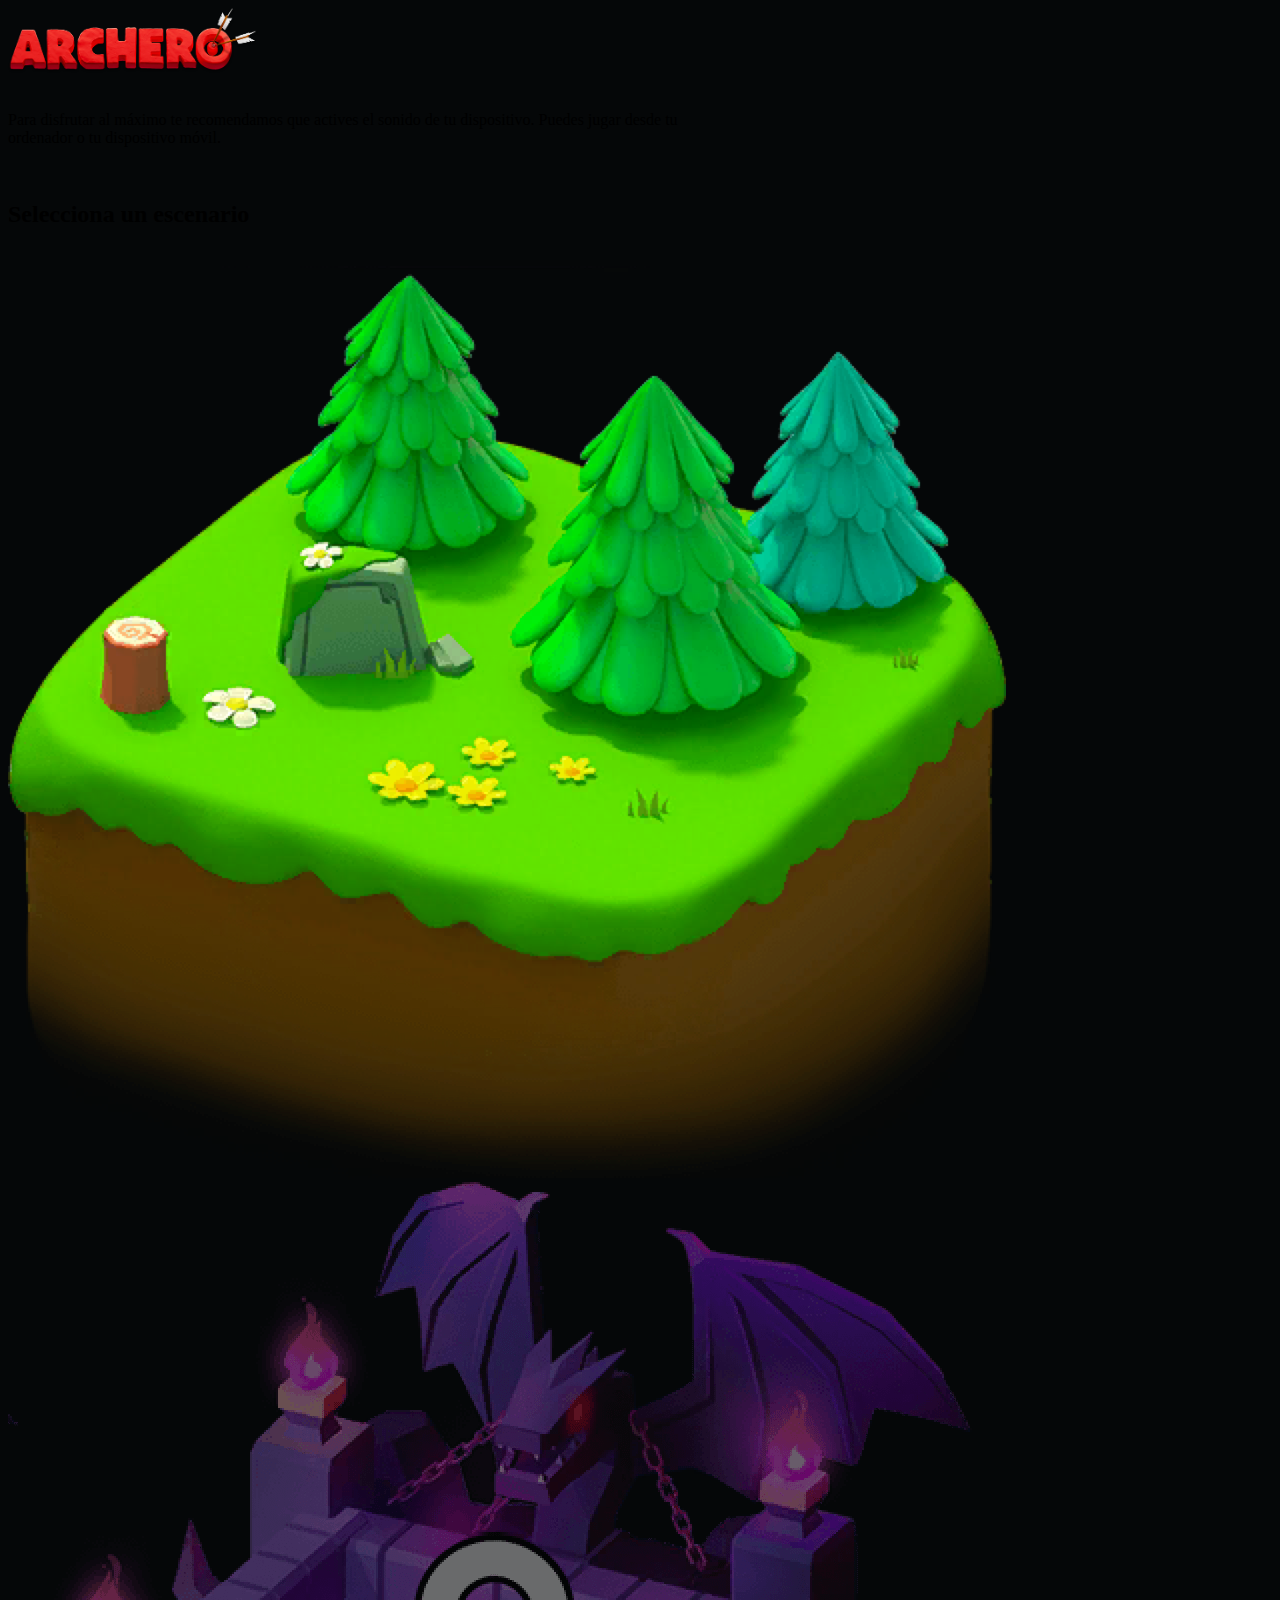
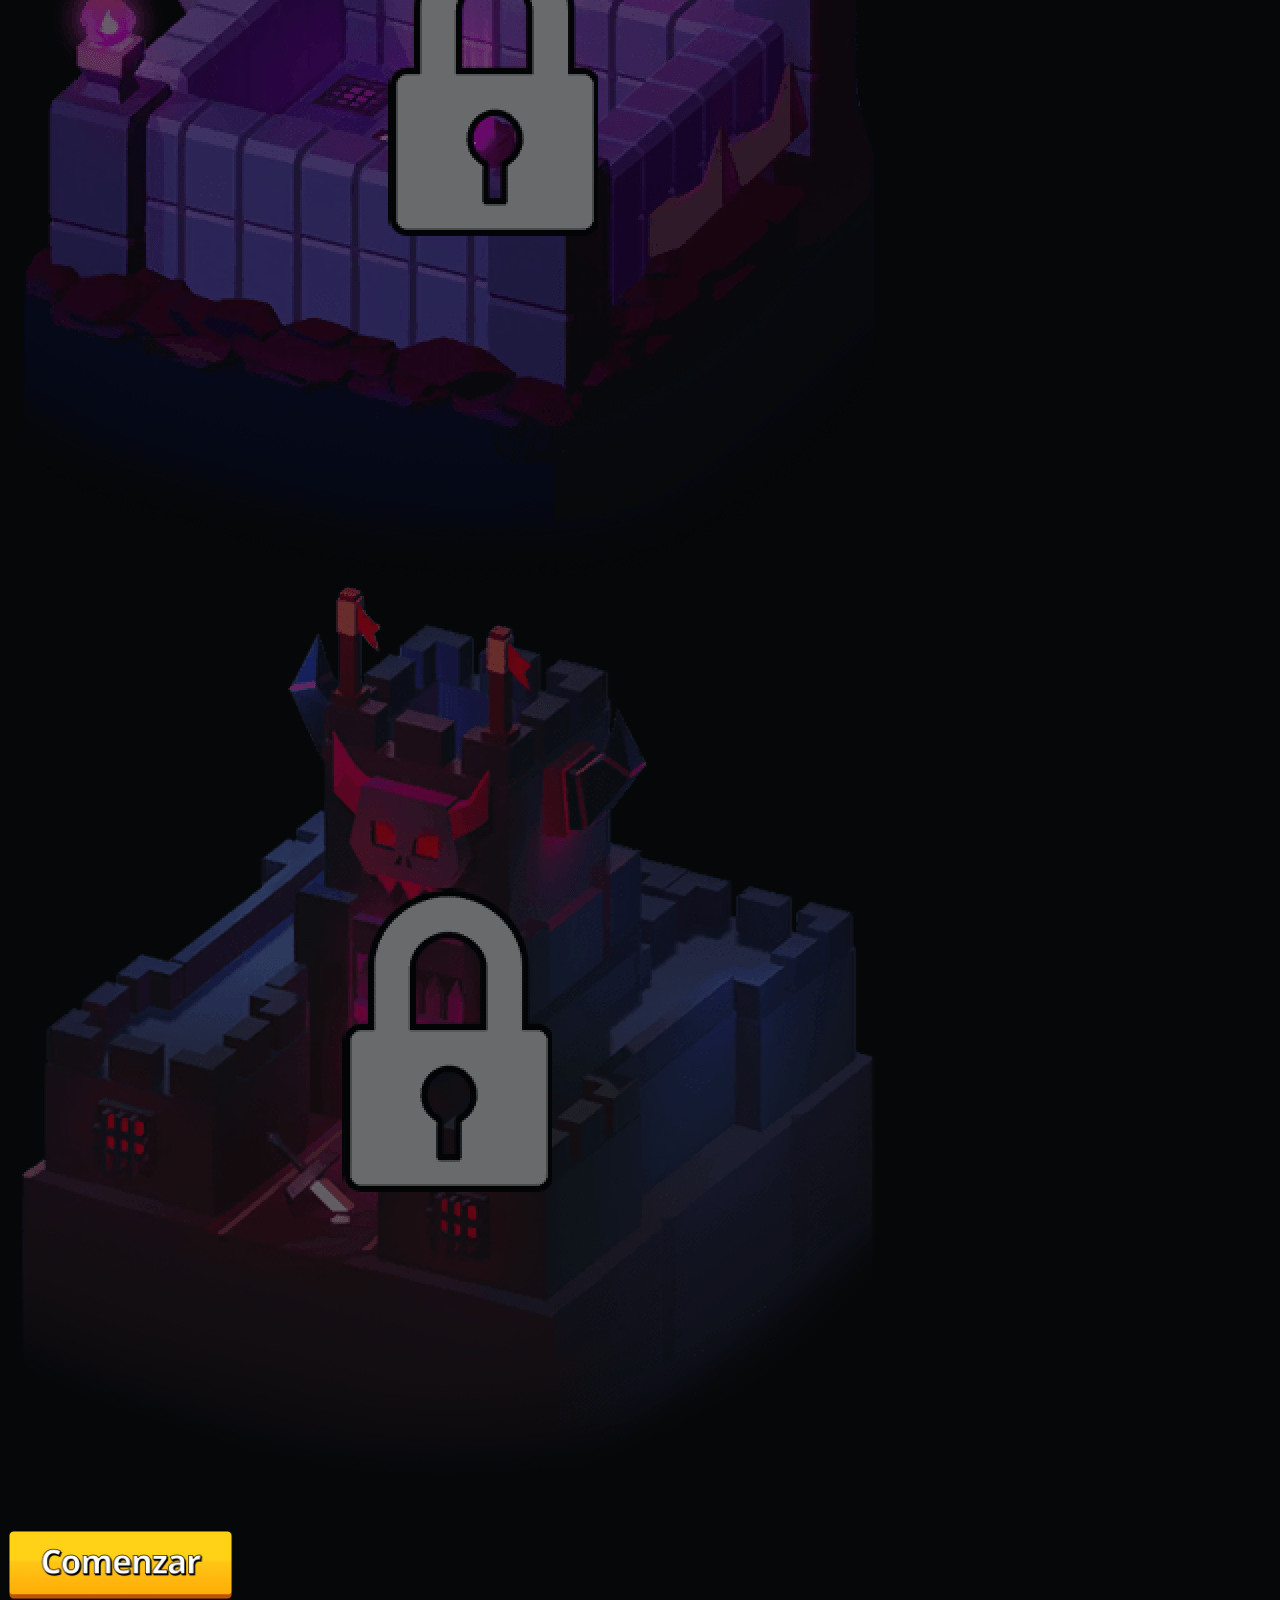
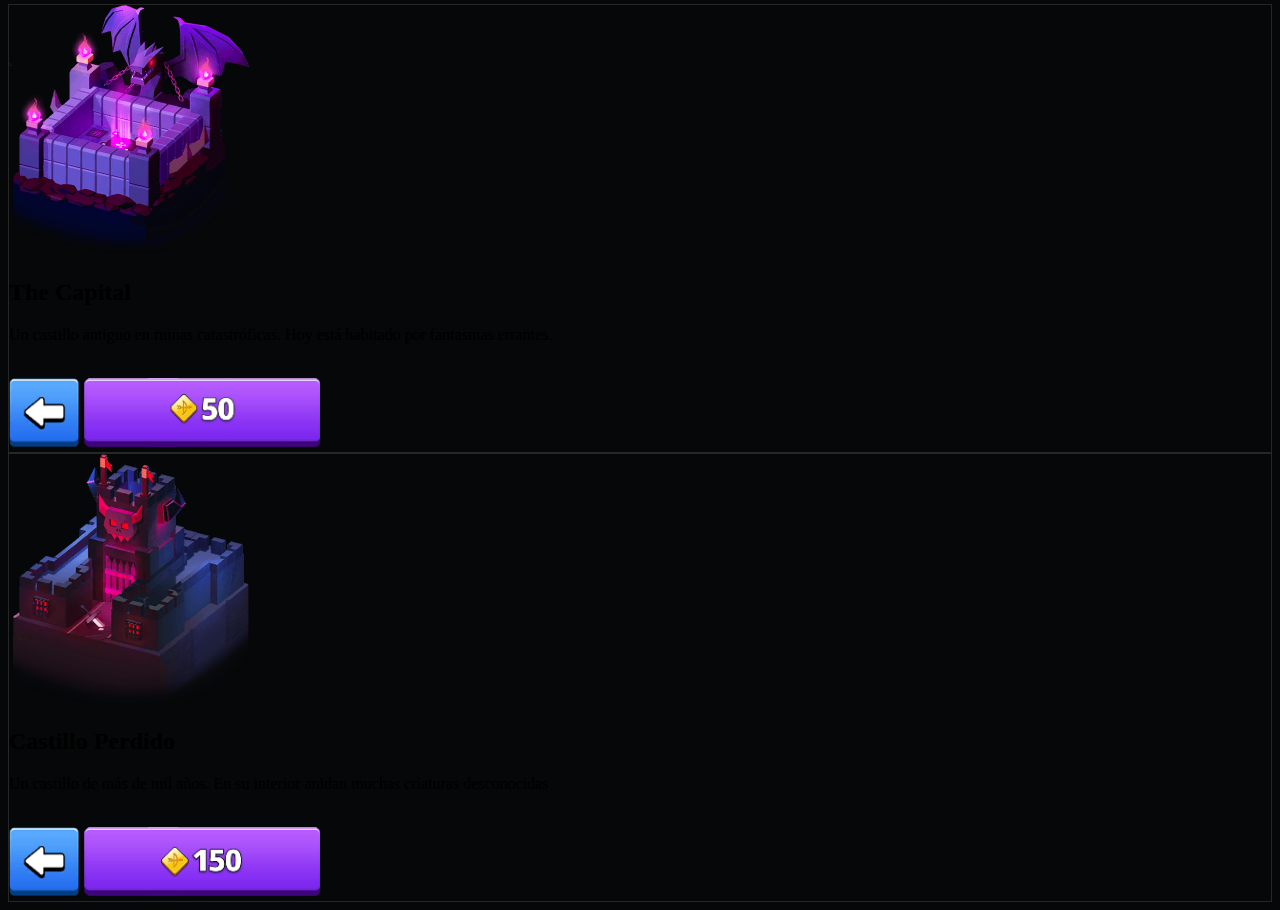
==== index.html @ 291b2fe7 "Tienda de backgrounds y nuevas pantallas" ====
<!doctype html>
<html lang="en">
  <head>
    <meta charset="utf-8">
    <meta name="viewport" content="width=device-width, initial-scale=1">
    <meta name="apple-mobile-web-app-capable" content="yes">

    <!-- Bootstrap CSS -->
    <link href="https://cdn.jsdelivr.net/npm/bootstrap@5.0.0-beta1/dist/css/bootstrap.min.css" rel="stylesheet" integrity="sha384-giJF6kkoqNQ00vy+HMDP7azOuL0xtbfIcaT9wjKHr8RbDVddVHyTfAAsrekwKmP1" crossorigin="anonymous">
    
    <!-- IronHarch CSS -->
    <link rel="stylesheet" href="assets/css/style.css">
    <link rel="stylesheet" href="https://use.fontawesome.com/releases/v5.8.1/css/all.css" integrity="sha384-50oBUHEmvpQ+1lW4y57PTFmhCaXp0ML5d60M1M7uH2+nqUivzIebhndOJK28anvf" crossorigin="anonymous">

    <!-- FAVICON -->
    <link rel="apple-touch-icon" sizes="57x57" href="assets/favicon/apple-icon-57x57.png">
    <link rel="apple-touch-icon" sizes="60x60" href="assets/favicon/apple-icon-60x60.png">
    <link rel="apple-touch-icon" sizes="72x72" href="assets/favicon/apple-icon-72x72.png">
    <link rel="apple-touch-icon" sizes="76x76" href="assets/favicon/apple-icon-76x76.png">
    <link rel="apple-touch-icon" sizes="114x114" href="assets/favicon/apple-icon-114x114.png">
    <link rel="apple-touch-icon" sizes="120x120" href="assets/favicon/apple-icon-120x120.png">
    <link rel="apple-touch-icon" sizes="144x144" href="assets/favicon/apple-icon-144x144.png">
    <link rel="apple-touch-icon" sizes="152x152" href="assets/favicon/apple-icon-152x152.png">
    <link rel="apple-touch-icon" sizes="180x180" href="assets/favicon/apple-icon-180x180.png">
    <link rel="icon" type="image/png" sizes="192x192"  href="assets/favicon/android-icon-192x192.png">
    <link rel="icon" type="image/png" sizes="32x32" href="assets/favicon/favicon-32x32.png">
    <link rel="icon" type="image/png" sizes="96x96" href="assets/favicon/favicon-96x96.png">
    <link rel="icon" type="image/png" sizes="16x16" href="assets/favicon/favicon-16x16.png">
    <meta name="msapplication-TileColor" content="#ffffff">
    <meta name="msapplication-TileImage" content="assets/favicon/ms-icon-144x144.png">
    <meta name="theme-color" content="#ffffff">


    <title>IronHarch</title>
  </head>
  <body>

    <div class="text-center mt-5 mx-auto" id="intro" style="max-width: 700px;">
        <img src="assets/images/logo.png" width="250px" alt="">
        <br><br>
        <p class="text-light fs-6 px-2">Para disfrutar al máximo te recomendamos que actives el sonido de tu dispositivo. Puedes jugar desde tu ordenador o tu dispositivo móvil.</p>
        <br>
        <h2 class="text-light font-weight-bold">Selecciona un escenario</h2>
        <br>
        <div class="row">
          <div class="col-4">
            <img src="assets/images/backgrounds/1.png" id="map-1" class="img-fluid backgroundSelectBtn">
          </div>
          <div class="col-4">
            <img src="assets/images/backgrounds/2-blocked.png" id="map-2" class="img-fluid opacity-img backgroundSelectBtn">
          </div>
          <div class="col-4">
            <img src="assets/images/backgrounds/3-blocked.png" id="map-3" class="img-fluid opacity-img backgroundSelectBtn">
          </div>
        </div>
        <br>
        <br>
        <a href="#" id="openCanvas">
            <img src="assets/images/buttons/comenzar.png" class="game-btn">
        </a>
    </div>

    <main id="mainGame" class="py-md-5">
      <div class="container">
        <div class="row align-items-center justify-content-center">
            <div class="col-sm-6 d-none d-lg-block text-center">
              <img src="assets/images/screens/instrucciones.png" id="instrucciones" alt="">
              <br><br>
              <img src="assets/images/buttons/home.png" onclick="window.location.reload()" class="game-btn-animation" height="50px" alt="">
              <img src="assets/images/buttons/music.png" id="soundBtn" class="game-btn-animation" height="50px" alt="">
            </div>
            <div class="col-sm-6 px-0">
                  <div id="GameBoard">
                    
                    <div id="canvasBoard">
                      <canvas id="ironHarchCanvas"></canvas>
                      <button class="btn btn-dark btn-sm" id="pauseGame"><i class="fas fa-pause"></i></button>
                      <button class="btn btn-dark btn-sm" id="restartGame"><i class="fas fa-play"></i></button>
                    </div>

                    <div id="homeScreen">
                      <a href="#" id="startGame">
                        <img src="assets/images/buttons/btn-play.png" class="game-btn" alt="">
                      </a>
                      <img src="assets/images/hero.png" class="hero-img" alt="">
                    </div>

                    <div id="resumeScreen" class="w-100 mx-auto text-center boardScreen">
                      <div class="row h-100 w-100 align-items-center justify-content-center" style="--bs-gutter-x: 0;">
                        <div class="col px-0 mx-0">
                            <a href="#" class="" id="resumeGame">
                              <img src="assets/images/buttons/btn-resume.png" class="game-btn" alt="">
                            </a>
                            <br><br><br><br><br><br>
                        </div>
                      </div>
                    </div>

                    <div id="selectAdvantage" class="w-100 mx-auto text-center boardScreen">
                      <div class="row h-100 w-100 align-items-center justify-content-center" style="--bs-gutter-x: 0;">
                        <div class="col px-0 mx-0">
                          <img src="assets/images/icons/level-up.png" height="120px" alt="">
                          <br><br>
                          <img src="assets/images/icons/habilidad.png" height="55px" alt="">
                          <br><br><br>

                            <a href="#" class="noStyle advantageSelect" data-power="">
                              <img src="" id='advantaje0' class="game-advantage game-btn-animation" alt="">
                            </a>
                            <a href="#" class="noStyle advantageSelect" data-power="">
                              <img src="" id='advantaje1' class="game-advantage game-btn-animation" alt="">
                            </a>
                            <a href="#" class="noStyle advantageSelect" data-power="">
                              <img src="" id='advantaje2' class="game-btn-animation" height="85px" alt="">
                            </a>

                          <br><br><br><br><br><br>
                        </div>
                      </div>
                    </div>

                    <div id="loseScreen" class="w-100 mx-auto text-center boardScreen">
                      <div class="row h-100 w-100 align-items-center justify-content-center" style="--bs-gutter-x: 0;">
                        <div class="col px-0 mx-0">
                            <img src="assets/images/screens/lose-img.png" width="95%" alt="">
                            <h1 id="levelToScreenLose" class="level-to-show-lose text-light"></h1>
                        </div>
                      </div>
                    </div>

                    <div id="winScreen" class="w-100 mx-auto text-center boardScreen">
                      <div class="row h-100 w-100 align-items-center justify-content-center" style="--bs-gutter-x: 0;">
                        <div class="col px-0 mx-0">
                            <img src="assets/images/screens/win-img.png" width="95%" alt="">
                            <h1 id="levelToScreenWin" class="level-to-show text-light"></h1>
                        </div>
                      </div>
                    </div>

                    <div id="newBestScreen" class="w-100 mx-auto text-center boardScreen">
                      <div class="row h-100 w-100 align-items-center justify-content-center" style="--bs-gutter-x: 0;">
                        <div class="col px-0 mx-0">
                          <div class="position-relative">
                            <img src="assets/images/screens/newbest-img.png" width="95%" alt="">
                            <h1 id="levelToScreen" class="level-to-show text-light"></h1>
                          </div>
                        </div>
                      </div>
                    </div>

                  </div>
            </div>
        </div>
      </div>
    </main>


    <!-- Modal background 2 -->
    <div class="modal fade" id="theCapital" tabindex="-1" aria-labelledby="theCapitalLabel" aria-hidden="true">
      <div class="modal-dialog">
        <div class="modal-content">
          <div class="modal-body text-center rounded py-5">

            <img src="assets/images/backgrounds/2.png" height="250px">
            <br>
            <h2 class="text-light">The Capital</h2>
            <p class="text-light">Un castillo antiguo en ruinas catastróficas. Hoy está habitado por fantasmas errantes.</p>
            <br>
            <img src="assets/images/buttons/back-btn.png" data-bs-dismiss="modal" aria-label="Close" class="game-btn" alt="">
            <img src="assets/images/buttons/50-btn.png" id="buy-background2" class="game-btn" alt="">

          </div>
        </div>
      </div>
    </div>

    <!-- Modal background 3 -->
    <div class="modal fade" id="castilloPerdido" tabindex="-1" aria-labelledby="castilloPerdidoLabel" aria-hidden="true">
      <div class="modal-dialog">
        <div class="modal-content">
          <div class="modal-body text-center rounded py-5">

            <img src="assets/images/backgrounds/3.png" height="250px">
            <br>
            <h2 class="text-light">Castillo Perdido</h2>
            <p class="text-light">Un castillo de más de mil años. En su interior anidan muchas criaturas desconocidas</p>
            <br>
            <img src="assets/images/buttons/back-btn.png" data-bs-dismiss="modal" aria-label="Close" class="game-btn" alt="">
            <img src="assets/images/buttons/150-btn.png" id="buy-background3" class="game-btn" alt="">

          </div>
        </div>
      </div>
    </div>



    <!-- Bootstrap JS -->
    <script src="https://cdn.jsdelivr.net/npm/bootstrap@5.0.0-beta1/dist/js/bootstrap.bundle.min.js" integrity="sha384-ygbV9kiqUc6oa4msXn9868pTtWMgiQaeYH7/t7LECLbyPA2x65Kgf80OJFdroafW" crossorigin="anonymous"></script>

    <!-- IronHarch JS -->
    <script src="assets/js/levels.js"></script>
    <script src="assets/js/constants.js"></script>
    <script src="assets/js/models/background.js"></script>
    <script src="assets/js/models/obstacles.js"></script>
    <script src="assets/js/models/bullet.js"></script>
    <script src="assets/js/models/coin.js"></script>
    <script src="assets/js/models/gift.js"></script>
    <script src="assets/js/models/enemyBullet.js"></script>
    <script src="assets/js/models/enemy.js"></script>
    <script src="assets/js/models/player.js"></script>
    <script src="assets/js/models/game.js"></script>
    <script src="assets/js/models/topBar.js"></script>
    <script src="assets/js/index.js"></script>
  </body>
</html>
---- assets/css/style.css ----
* {
    transition: 0.3s;
}

body {
    background-color: rgb(5, 7, 8);
}

canvas {
    border-radius: 5px;
}

.shadow-danger {
    -webkit-box-shadow: 0px 0px 35px 0px rgba(255, 0, 0, 0.4);
    -moz-box-shadow: 0px 0px 35px 0px rgba(255, 0, 0, 0.4);
    box-shadow: 0px 0px 35px 0px rgba(255, 0, 0, 0.4);
}

#instrucciones {
    max-width: 400px;
}

.instrucciones {
    opacity: 0.5;
}

#mainGame {
    display: none;
}

#GameBoard{
    width: 400px;
    height: 700px;
    position: relative;
    background-color: #2762b6;
    background-image: url('../images/bg.jpg');
    background-size: cover;
    background-repeat: no-repeat;
    border-radius: 5px;
}

#startGame {
    position: absolute;
    top: 35%;
    left: 50%;
    transform: translate(-50%,-50%);
}

.resumeBtn{
    display: none;
    position: absolute;
    top: 35%;
    left: 50%;
    transform: translate(-50%,-50%);
}

#pauseGame {
    display: none;
    position: absolute;
    right: 15px;
    top: 15px;
}

#restartGame {
    display: none;
    position: absolute;
    right: 15px;
    top: 15px;
}

.hero-img{
    position: absolute;
    width: 100%;
    bottom: 0;
    left: 0;
    border-radius: 0px 0px 5px 5px;
}

#canvasBoard{
    display: none;
}

.boardScreen {
    position: absolute;
    left: 0;
    top: 0;
    height: 100%;
    width: 100%;
    display: none;
    background-color: rgba(0, 0, 0, 0.5);
}

.opacity-img {
    opacity: 0.4;
}

.backgroundSelectBtn:hover {
    transform: scale(1.1);
    opacity: 1;
}

.img-fluid {
    cursor: pointer;
}

.game-btn {
    height: 70px;
}

.game-btn:hover {
    transform: scale(0.95);
}

.game-advantage {
    height: 85px;
    margin-right: 1rem;
}

.game-btn-animation:hover {
    transform: scale(0.95);
}

.noStyle {
    text-decoration: none;
}

.noStyle:hover {
    text-decoration: none;
}

.level-to-show {
    position: absolute;
    left: 50%;
    top: 51%;
    transform: translate(-50%,-50%);
}

.level-to-show-lose {
    position: absolute;
    left: 50%;
    top: 47%;
    transform: translate(-50%,-50%); 
}

.modal-body {
    background-color: rgb(5, 7, 8);
    border: 1px solid rgb(39, 39, 39);
}

.displayBoard {
    display: block;
}
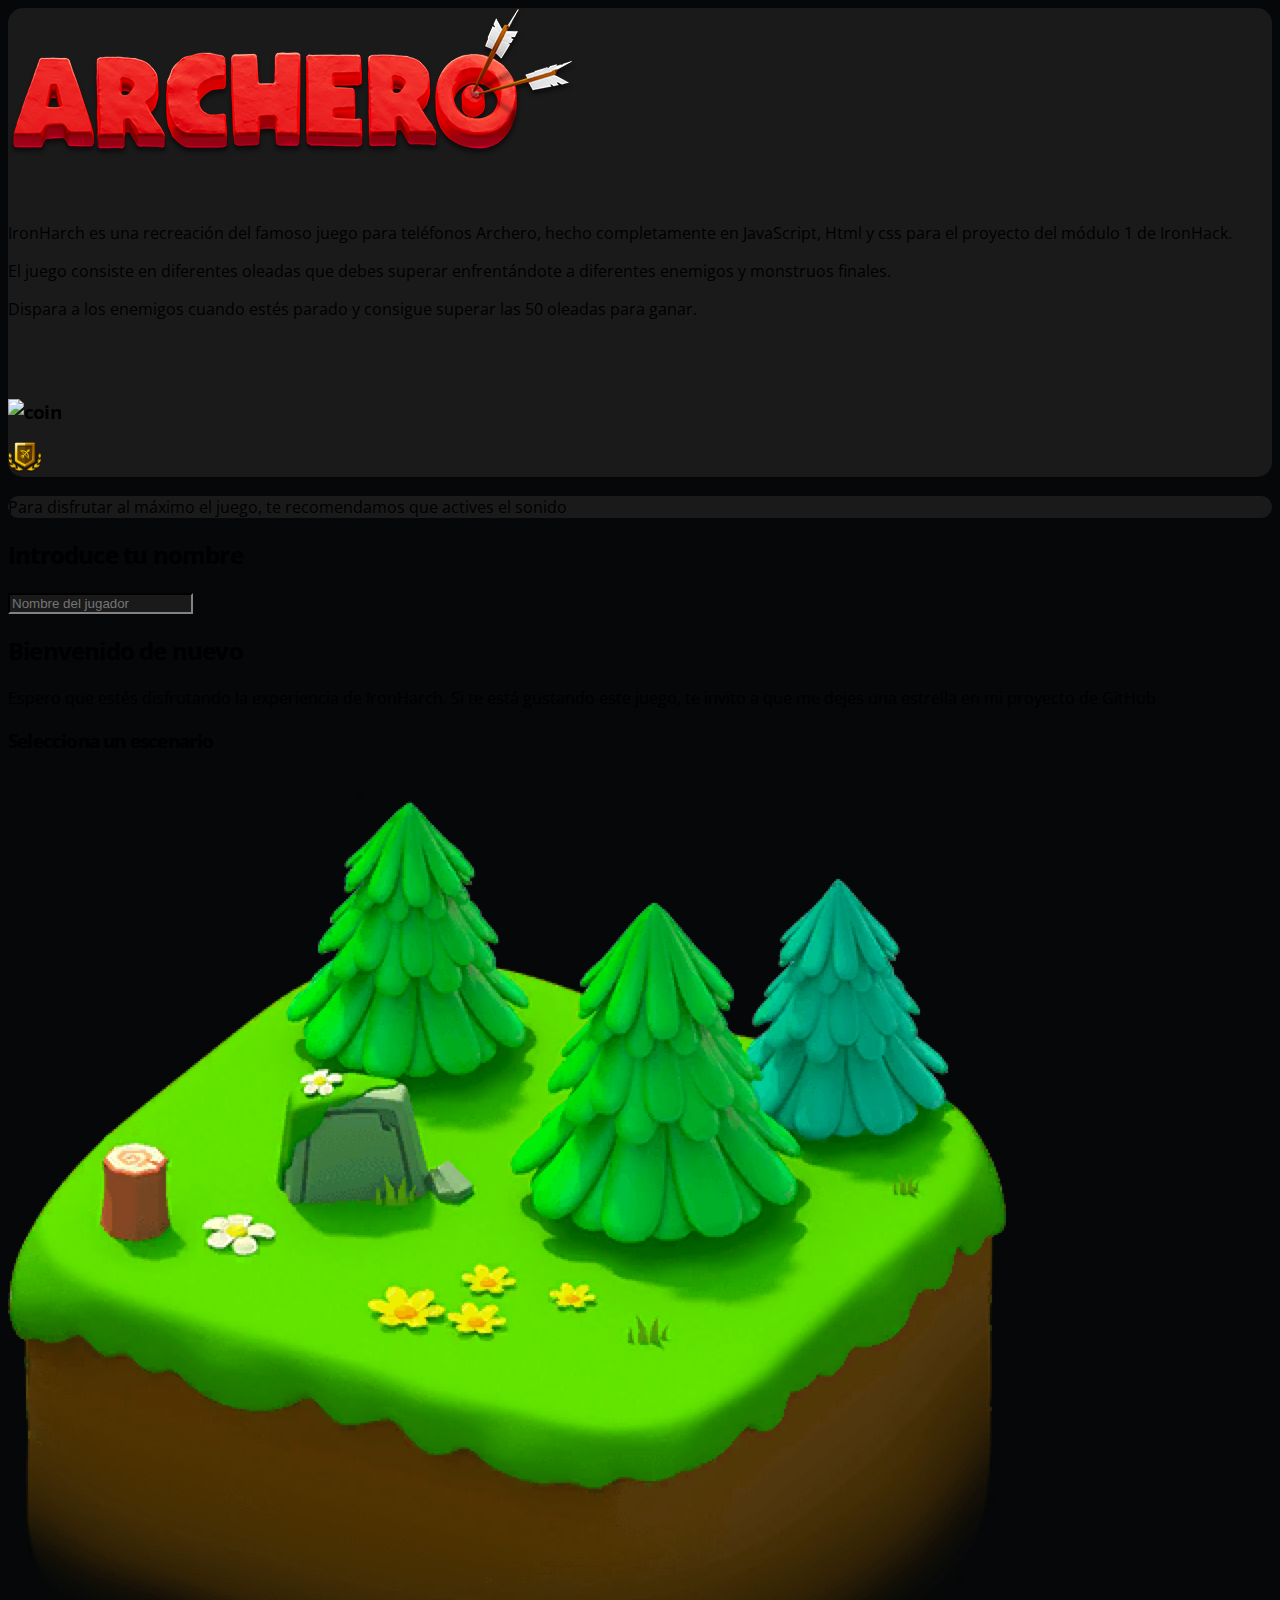
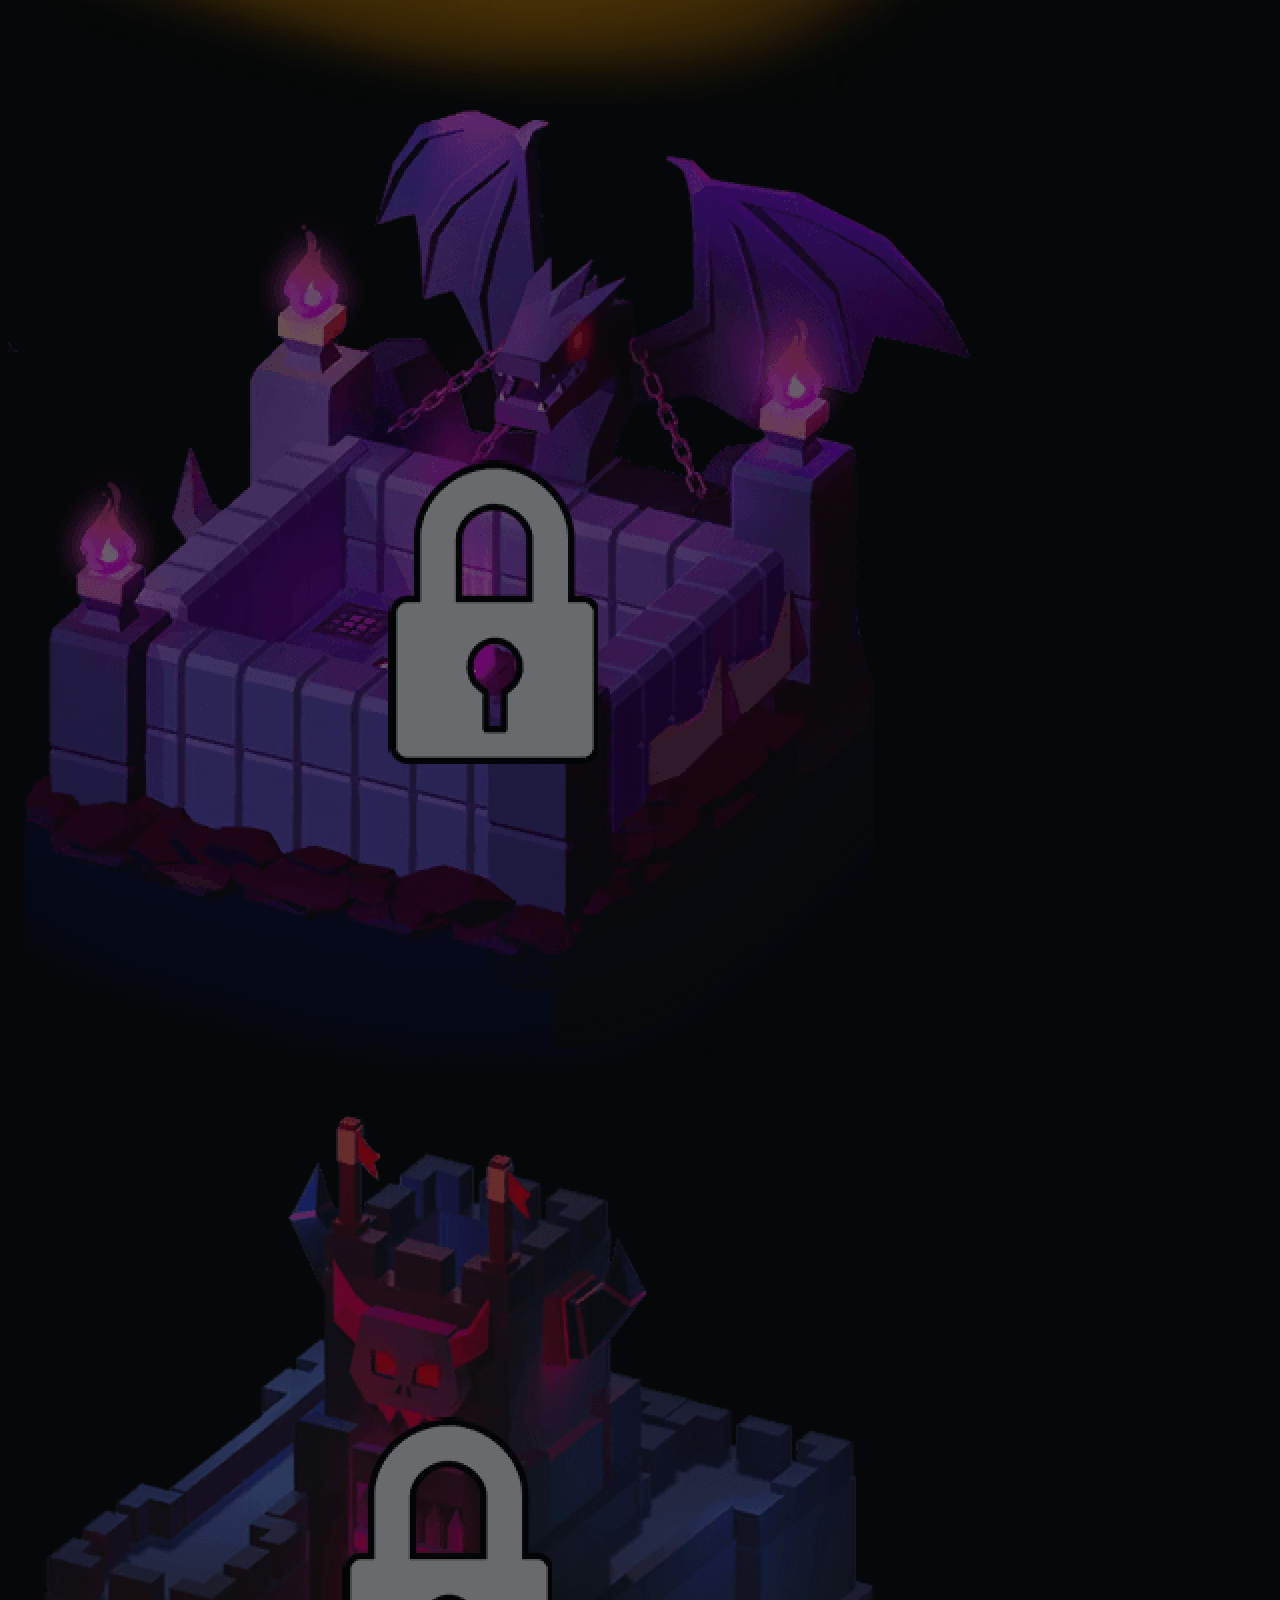
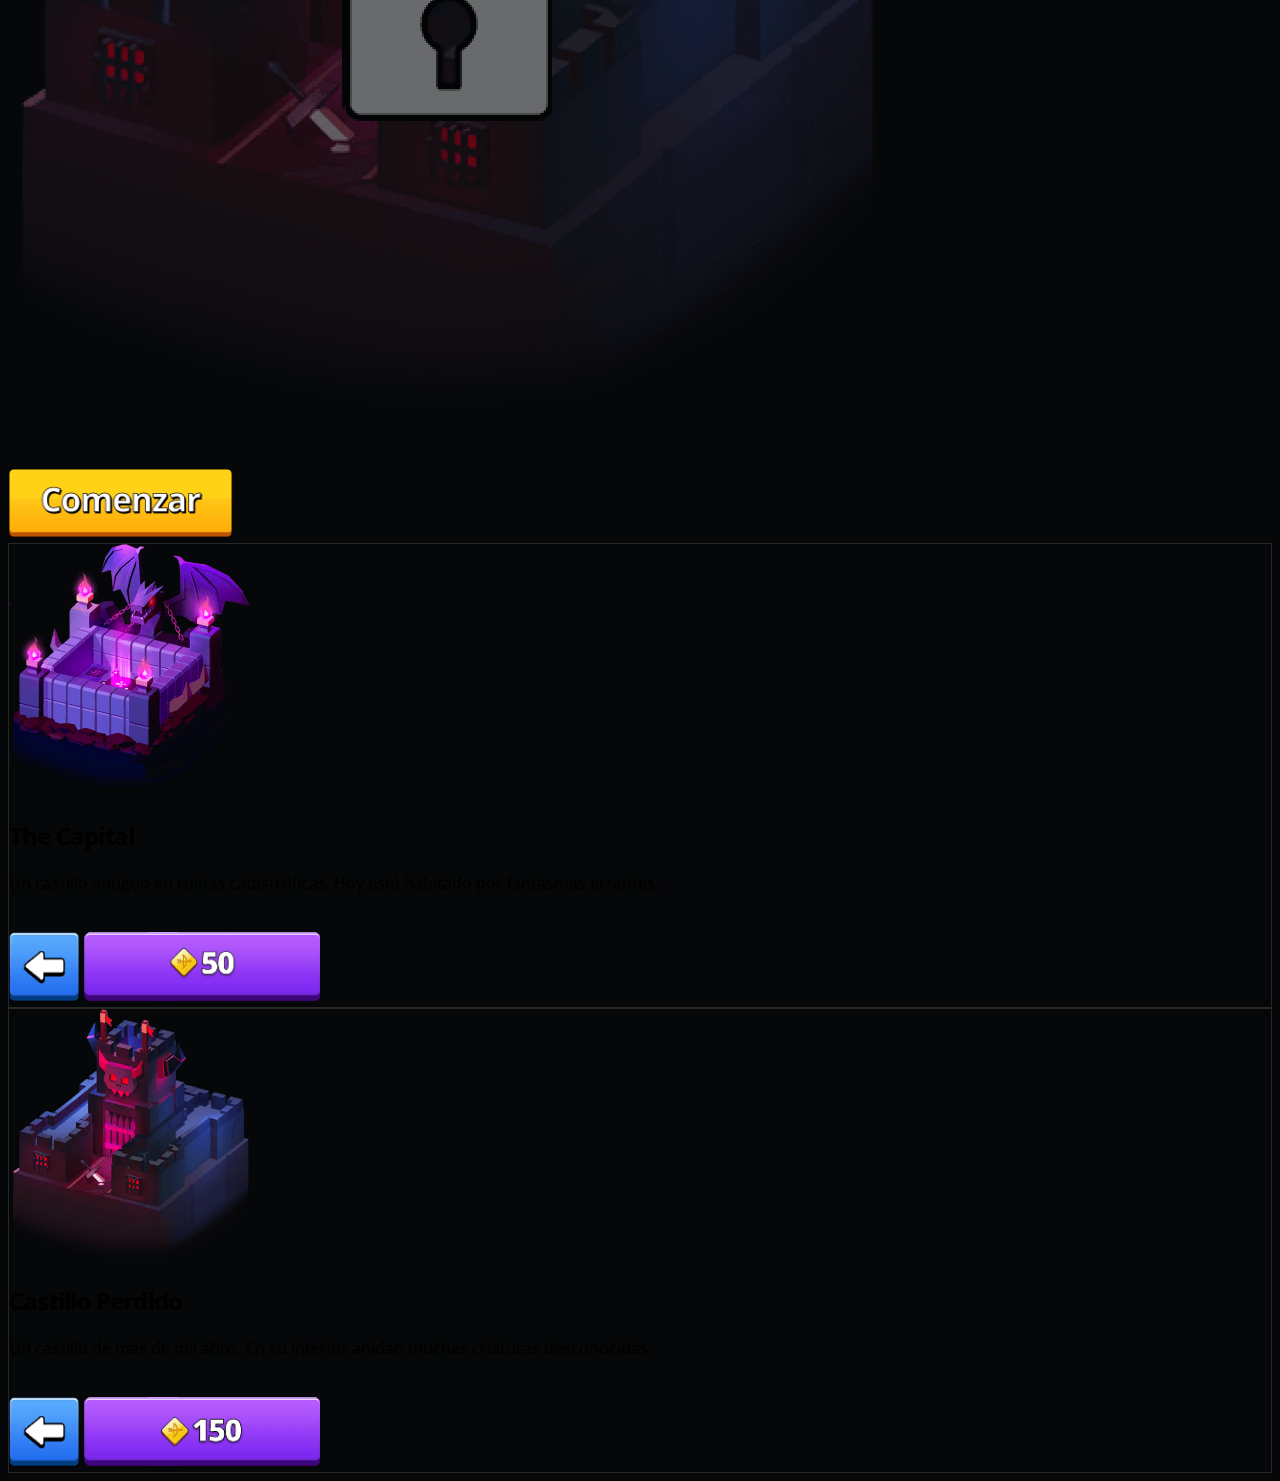
==== commit d1adedfd: "Nuevo HomeScreen" ====
--- a/index.html
+++ b/index.html
@@ -1,216 +1,270 @@
 <!doctype html>
 <html lang="en">
-  <head>
-    <meta charset="utf-8">
-    <meta name="viewport" content="width=device-width, initial-scale=1">
-    <meta name="apple-mobile-web-app-capable" content="yes">
-
-    <!-- Bootstrap CSS -->
-    <link href="https://cdn.jsdelivr.net/npm/bootstrap@5.0.0-beta1/dist/css/bootstrap.min.css" rel="stylesheet" integrity="sha384-giJF6kkoqNQ00vy+HMDP7azOuL0xtbfIcaT9wjKHr8RbDVddVHyTfAAsrekwKmP1" crossorigin="anonymous">
-    
-    <!-- IronHarch CSS -->
-    <link rel="stylesheet" href="assets/css/style.css">
-    <link rel="stylesheet" href="https://use.fontawesome.com/releases/v5.8.1/css/all.css" integrity="sha384-50oBUHEmvpQ+1lW4y57PTFmhCaXp0ML5d60M1M7uH2+nqUivzIebhndOJK28anvf" crossorigin="anonymous">
-
-    <!-- FAVICON -->
-    <link rel="apple-touch-icon" sizes="57x57" href="assets/favicon/apple-icon-57x57.png">
-    <link rel="apple-touch-icon" sizes="60x60" href="assets/favicon/apple-icon-60x60.png">
-    <link rel="apple-touch-icon" sizes="72x72" href="assets/favicon/apple-icon-72x72.png">
-    <link rel="apple-touch-icon" sizes="76x76" href="assets/favicon/apple-icon-76x76.png">
-    <link rel="apple-touch-icon" sizes="114x114" href="assets/favicon/apple-icon-114x114.png">
-    <link rel="apple-touch-icon" sizes="120x120" href="assets/favicon/apple-icon-120x120.png">
-    <link rel="apple-touch-icon" sizes="144x144" href="assets/favicon/apple-icon-144x144.png">
-    <link rel="apple-touch-icon" sizes="152x152" href="assets/favicon/apple-icon-152x152.png">
-    <link rel="apple-touch-icon" sizes="180x180" href="assets/favicon/apple-icon-180x180.png">
-    <link rel="icon" type="image/png" sizes="192x192"  href="assets/favicon/android-icon-192x192.png">
-    <link rel="icon" type="image/png" sizes="32x32" href="assets/favicon/favicon-32x32.png">
-    <link rel="icon" type="image/png" sizes="96x96" href="assets/favicon/favicon-96x96.png">
-    <link rel="icon" type="image/png" sizes="16x16" href="assets/favicon/favicon-16x16.png">
-    <meta name="msapplication-TileColor" content="#ffffff">
-    <meta name="msapplication-TileImage" content="assets/favicon/ms-icon-144x144.png">
-    <meta name="theme-color" content="#ffffff">
-
-
-    <title>IronHarch</title>
-  </head>
-  <body>
-
-    <div class="text-center mt-5 mx-auto" id="intro" style="max-width: 700px;">
-        <img src="assets/images/logo.png" width="250px" alt="">
-        <br><br>
-        <p class="text-light fs-6 px-2">Para disfrutar al máximo te recomendamos que actives el sonido de tu dispositivo. Puedes jugar desde tu ordenador o tu dispositivo móvil.</p>
-        <br>
-        <h2 class="text-light font-weight-bold">Selecciona un escenario</h2>
-        <br>
-        <div class="row">
-          <div class="col-4">
-            <img src="assets/images/backgrounds/1.png" id="map-1" class="img-fluid backgroundSelectBtn">
-          </div>
-          <div class="col-4">
-            <img src="assets/images/backgrounds/2-blocked.png" id="map-2" class="img-fluid opacity-img backgroundSelectBtn">
-          </div>
-          <div class="col-4">
-            <img src="assets/images/backgrounds/3-blocked.png" id="map-3" class="img-fluid opacity-img backgroundSelectBtn">
-          </div>
-        </div>
-        <br>
-        <br>
-        <a href="#" id="openCanvas">
+
+<head>
+  <meta charset="utf-8">
+  <meta name="viewport" content="width=device-width, initial-scale=1">
+  <meta name="apple-mobile-web-app-capable" content="yes">
+
+  <!-- Bootstrap CSS -->
+  <link href="https://cdn.jsdelivr.net/npm/bootstrap@5.0.0-beta1/dist/css/bootstrap.min.css" rel="stylesheet"
+    integrity="sha384-giJF6kkoqNQ00vy+HMDP7azOuL0xtbfIcaT9wjKHr8RbDVddVHyTfAAsrekwKmP1" crossorigin="anonymous">
+
+  <!-- IronHarch CSS -->
+  <link rel="stylesheet" href="assets/css/style.css">
+  <link rel="stylesheet" href="https://use.fontawesome.com/releases/v5.8.1/css/all.css"
+    integrity="sha384-50oBUHEmvpQ+1lW4y57PTFmhCaXp0ML5d60M1M7uH2+nqUivzIebhndOJK28anvf" crossorigin="anonymous">
+
+  <!-- FAVICON -->
+  <link rel="apple-touch-icon" sizes="57x57" href="assets/favicon/apple-icon-57x57.png">
+  <link rel="apple-touch-icon" sizes="60x60" href="assets/favicon/apple-icon-60x60.png">
+  <link rel="apple-touch-icon" sizes="72x72" href="assets/favicon/apple-icon-72x72.png">
+  <link rel="apple-touch-icon" sizes="76x76" href="assets/favicon/apple-icon-76x76.png">
+  <link rel="apple-touch-icon" sizes="114x114" href="assets/favicon/apple-icon-114x114.png">
+  <link rel="apple-touch-icon" sizes="120x120" href="assets/favicon/apple-icon-120x120.png">
+  <link rel="apple-touch-icon" sizes="144x144" href="assets/favicon/apple-icon-144x144.png">
+  <link rel="apple-touch-icon" sizes="152x152" href="assets/favicon/apple-icon-152x152.png">
+  <link rel="apple-touch-icon" sizes="180x180" href="assets/favicon/apple-icon-180x180.png">
+  <link rel="icon" type="image/png" sizes="192x192" href="assets/favicon/android-icon-192x192.png">
+  <link rel="icon" type="image/png" sizes="32x32" href="assets/favicon/favicon-32x32.png">
+  <link rel="icon" type="image/png" sizes="96x96" href="assets/favicon/favicon-96x96.png">
+  <link rel="icon" type="image/png" sizes="16x16" href="assets/favicon/favicon-16x16.png">
+  <meta name="msapplication-TileColor" content="#ffffff">
+  <meta name="msapplication-TileImage" content="assets/favicon/ms-icon-144x144.png">
+  <meta name="theme-color" content="#ffffff">
+
+
+  <title>IronHarch</title>
+</head>
+
+<body>
+
+  <div class="container-fluid pt-5" id="intro">
+    <div class="row row justify-content-lg-evenly justify-content-sm-between align-items-xl-center h-100">
+      <div class="col-sm-12 col-lg-4 col-md-5">
+        <div class="card px-3">
+          <div class="card-body p-4">
+              <img src="assets/images/logo.png" class="img-fluid" alt="">
+              <br><br><br>
+              <p class="text-light">IronHarch es una recreación del famoso juego para teléfonos Archero, hecho completamente en JavaScript, Html y css para el proyecto del módulo 1 de IronHack.</p>
+              <p class="text-light">El juego consiste en diferentes oleadas que debes superar enfrentándote a diferentes enemigos y monstruos finales.</p>
+              <p class="text-light">Dispara a los enemigos cuando estés parado y consigue superar las 50 oleadas para ganar.</p>
+            <br><br>
+            <div id="gameInfo">
+              <div class="row">
+                <div class="col">
+                  <h3 class="text-light"><img src="assets/images/icons/coin.png" height="30px" alt="coin"> <span id="coins"></span></p>
+                </div>
+                <div class="col">
+                  <h3 class="text-light"><img src="assets/images/icons/best.png" height="30px" alt="coin"> <span id="best"></span></p>
+                </div>
+              </div>
+            </div>
+          </div>
+        </div>
+        <div class="card mt-3">
+          <div class="card-body px-3">
+              <p class="text-light p-0 m-0">Para disfrutar al máximo el juego, te recomendamos que actives el sonido</p>
+          </div>
+        </div>
+      </div>
+      <div class="col-sm-12 col-lg-6 col-md-7">
+
+          <div id="nameInput" class="pb-5">
+            <h2 class="text-light font-weight-bold mb-4">Introduce tu nombre</h2>
+            <input class="form-control form-control-lg" id="playerName" type="text" placeholder="Nombre del jugador">
+          </div>
+
+          <div id="nameSet" class="pb-5">
+            <h2 class="text-light font-weight-bold">Bienvenido de nuevo <span id="playerNamePrint"></span></h2>
+            <p class="text-light">Espero que estés disfrutando la experiencia de IronHarch. Si te está gustando este juego, te invito a que me dejes una estrella en mi proyecto de GitHub</p>
+          </div>
+
+
+          <h3 class="text-light font-weight-bold">Selecciona un escenario</h3>
+          <br>
+          <div class="row">
+            <div class="col-4">
+              <img src="assets/images/backgrounds/1.png" id="map-1" class="img-fluid backgroundSelectBtn">
+            </div>
+            <div class="col-4">
+              <img src="assets/images/backgrounds/2-blocked.png" id="map-2"
+                class="img-fluid opacity-img backgroundSelectBtn">
+            </div>
+            <div class="col-4">
+              <img src="assets/images/backgrounds/3-blocked.png" id="map-3"
+                class="img-fluid opacity-img backgroundSelectBtn">
+            </div>
+          </div>
+          <br>
+          <br>
+
+          <a href="#" id="openCanvas">
             <img src="assets/images/buttons/comenzar.png" class="game-btn">
-        </a>
-    </div>
-
-    <main id="mainGame" class="py-md-5">
-      <div class="container">
-        <div class="row align-items-center justify-content-center">
-            <div class="col-sm-6 d-none d-lg-block text-center">
-              <img src="assets/images/screens/instrucciones.png" id="instrucciones" alt="">
-              <br><br>
-              <img src="assets/images/buttons/home.png" onclick="window.location.reload()" class="game-btn-animation" height="50px" alt="">
-              <img src="assets/images/buttons/music.png" id="soundBtn" class="game-btn-animation" height="50px" alt="">
-            </div>
-            <div class="col-sm-6 px-0">
-                  <div id="GameBoard">
-                    
-                    <div id="canvasBoard">
-                      <canvas id="ironHarchCanvas"></canvas>
-                      <button class="btn btn-dark btn-sm" id="pauseGame"><i class="fas fa-pause"></i></button>
-                      <button class="btn btn-dark btn-sm" id="restartGame"><i class="fas fa-play"></i></button>
-                    </div>
-
-                    <div id="homeScreen">
-                      <a href="#" id="startGame">
-                        <img src="assets/images/buttons/btn-play.png" class="game-btn" alt="">
-                      </a>
-                      <img src="assets/images/hero.png" class="hero-img" alt="">
-                    </div>
-
-                    <div id="resumeScreen" class="w-100 mx-auto text-center boardScreen">
-                      <div class="row h-100 w-100 align-items-center justify-content-center" style="--bs-gutter-x: 0;">
-                        <div class="col px-0 mx-0">
-                            <a href="#" class="" id="resumeGame">
-                              <img src="assets/images/buttons/btn-resume.png" class="game-btn" alt="">
-                            </a>
-                            <br><br><br><br><br><br>
-                        </div>
-                      </div>
-                    </div>
-
-                    <div id="selectAdvantage" class="w-100 mx-auto text-center boardScreen">
-                      <div class="row h-100 w-100 align-items-center justify-content-center" style="--bs-gutter-x: 0;">
-                        <div class="col px-0 mx-0">
-                          <img src="assets/images/icons/level-up.png" height="120px" alt="">
-                          <br><br>
-                          <img src="assets/images/icons/habilidad.png" height="55px" alt="">
-                          <br><br><br>
-
-                            <a href="#" class="noStyle advantageSelect" data-power="">
-                              <img src="" id='advantaje0' class="game-advantage game-btn-animation" alt="">
-                            </a>
-                            <a href="#" class="noStyle advantageSelect" data-power="">
-                              <img src="" id='advantaje1' class="game-advantage game-btn-animation" alt="">
-                            </a>
-                            <a href="#" class="noStyle advantageSelect" data-power="">
-                              <img src="" id='advantaje2' class="game-btn-animation" height="85px" alt="">
-                            </a>
-
-                          <br><br><br><br><br><br>
-                        </div>
-                      </div>
-                    </div>
-
-                    <div id="loseScreen" class="w-100 mx-auto text-center boardScreen">
-                      <div class="row h-100 w-100 align-items-center justify-content-center" style="--bs-gutter-x: 0;">
-                        <div class="col px-0 mx-0">
-                            <img src="assets/images/screens/lose-img.png" width="95%" alt="">
-                            <h1 id="levelToScreenLose" class="level-to-show-lose text-light"></h1>
-                        </div>
-                      </div>
-                    </div>
-
-                    <div id="winScreen" class="w-100 mx-auto text-center boardScreen">
-                      <div class="row h-100 w-100 align-items-center justify-content-center" style="--bs-gutter-x: 0;">
-                        <div class="col px-0 mx-0">
-                            <img src="assets/images/screens/win-img.png" width="95%" alt="">
-                            <h1 id="levelToScreenWin" class="level-to-show text-light"></h1>
-                        </div>
-                      </div>
-                    </div>
-
-                    <div id="newBestScreen" class="w-100 mx-auto text-center boardScreen">
-                      <div class="row h-100 w-100 align-items-center justify-content-center" style="--bs-gutter-x: 0;">
-                        <div class="col px-0 mx-0">
-                          <div class="position-relative">
-                            <img src="assets/images/screens/newbest-img.png" width="95%" alt="">
-                            <h1 id="levelToScreen" class="level-to-show text-light"></h1>
-                          </div>
-                        </div>
-                      </div>
-                    </div>
-
+          </a>
+
+      </div>
+    </div>
+  </div>
+
+  <main id="mainGame" class="py-md-5">
+    <div class="container">
+      <div class="row align-items-center justify-content-center">
+        <div class="col-sm-6 d-none d-lg-block text-center">
+          <img src="assets/images/screens/instrucciones.png" id="instrucciones" alt="">
+          <br><br>
+          <img src="assets/images/buttons/home.png" onclick="window.location.reload()" class="game-btn-animation"
+            height="50px" alt="">
+          <img src="assets/images/buttons/music.png" id="soundBtn" class="game-btn-animation" height="50px" alt="">
+        </div>
+        <div class="col-sm-6 px-0">
+          <div id="GameBoard">
+
+            <div id="canvasBoard">
+              <canvas id="ironHarchCanvas"></canvas>
+              <button class="btn btn-dark btn-sm" id="pauseGame"><i class="fas fa-pause"></i></button>
+              <button class="btn btn-dark btn-sm" id="restartGame"><i class="fas fa-play"></i></button>
+            </div>
+
+            <div id="homeScreen">
+              <a href="#" id="startGame">
+                <img src="assets/images/buttons/btn-play.png" class="game-btn" alt="">
+              </a>
+              <img src="assets/images/hero.png" class="hero-img" alt="">
+            </div>
+
+            <div id="resumeScreen" class="w-100 mx-auto text-center boardScreen">
+              <div class="row h-100 w-100 align-items-center justify-content-center" style="--bs-gutter-x: 0;">
+                <div class="col px-0 mx-0">
+                  <a href="#" class="" id="resumeGame">
+                    <img src="assets/images/buttons/btn-resume.png" class="game-btn" alt="">
+                  </a>
+                  <br><br><br><br><br><br>
+                </div>
+              </div>
+            </div>
+
+            <div id="selectAdvantage" class="w-100 mx-auto text-center boardScreen">
+              <div class="row h-100 w-100 align-items-center justify-content-center" style="--bs-gutter-x: 0;">
+                <div class="col px-0 mx-0">
+                  <img src="assets/images/icons/level-up.png" height="120px" alt="">
+                  <br><br>
+                  <img src="assets/images/icons/habilidad.png" height="55px" alt="">
+                  <br><br><br>
+
+                  <a href="#" class="noStyle advantageSelect" data-power="">
+                    <img src="" id='advantaje0' class="game-advantage game-btn-animation" alt="">
+                  </a>
+                  <a href="#" class="noStyle advantageSelect" data-power="">
+                    <img src="" id='advantaje1' class="game-advantage game-btn-animation" alt="">
+                  </a>
+                  <a href="#" class="noStyle advantageSelect" data-power="">
+                    <img src="" id='advantaje2' class="game-btn-animation" height="85px" alt="">
+                  </a>
+
+                  <br><br><br><br><br><br>
+                </div>
+              </div>
+            </div>
+
+            <div id="loseScreen" class="w-100 mx-auto text-center boardScreen">
+              <div class="row h-100 w-100 align-items-center justify-content-center" style="--bs-gutter-x: 0;">
+                <div class="col px-0 mx-0">
+                  <img src="assets/images/screens/lose-img.png" width="95%" alt="">
+                  <h1 id="levelToScreenLose" class="level-to-show-lose text-light"></h1>
+                </div>
+              </div>
+            </div>
+
+            <div id="winScreen" class="w-100 mx-auto text-center boardScreen">
+              <div class="row h-100 w-100 align-items-center justify-content-center" style="--bs-gutter-x: 0;">
+                <div class="col px-0 mx-0">
+                  <img src="assets/images/screens/win-img.png" width="95%" alt="">
+                  <h1 id="levelToScreenWin" class="level-to-show text-light"></h1>
+                </div>
+              </div>
+            </div>
+
+            <div id="newBestScreen" class="w-100 mx-auto text-center boardScreen">
+              <div class="row h-100 w-100 align-items-center justify-content-center" style="--bs-gutter-x: 0;">
+                <div class="col px-0 mx-0">
+                  <div class="position-relative">
+                    <img src="assets/images/screens/newbest-img.png" width="95%" alt="">
+                    <h1 id="levelToScreen" class="level-to-show text-light"></h1>
                   </div>
-            </div>
-        </div>
-      </div>
-    </main>
-
-
-    <!-- Modal background 2 -->
-    <div class="modal fade" id="theCapital" tabindex="-1" aria-labelledby="theCapitalLabel" aria-hidden="true">
-      <div class="modal-dialog">
-        <div class="modal-content">
-          <div class="modal-body text-center rounded py-5">
-
-            <img src="assets/images/backgrounds/2.png" height="250px">
-            <br>
-            <h2 class="text-light">The Capital</h2>
-            <p class="text-light">Un castillo antiguo en ruinas catastróficas. Hoy está habitado por fantasmas errantes.</p>
-            <br>
-            <img src="assets/images/buttons/back-btn.png" data-bs-dismiss="modal" aria-label="Close" class="game-btn" alt="">
-            <img src="assets/images/buttons/50-btn.png" id="buy-background2" class="game-btn" alt="">
-
-          </div>
-        </div>
-      </div>
-    </div>
-
-    <!-- Modal background 3 -->
-    <div class="modal fade" id="castilloPerdido" tabindex="-1" aria-labelledby="castilloPerdidoLabel" aria-hidden="true">
-      <div class="modal-dialog">
-        <div class="modal-content">
-          <div class="modal-body text-center rounded py-5">
-
-            <img src="assets/images/backgrounds/3.png" height="250px">
-            <br>
-            <h2 class="text-light">Castillo Perdido</h2>
-            <p class="text-light">Un castillo de más de mil años. En su interior anidan muchas criaturas desconocidas</p>
-            <br>
-            <img src="assets/images/buttons/back-btn.png" data-bs-dismiss="modal" aria-label="Close" class="game-btn" alt="">
-            <img src="assets/images/buttons/150-btn.png" id="buy-background3" class="game-btn" alt="">
-
-          </div>
-        </div>
-      </div>
-    </div>
-
-
-
-    <!-- Bootstrap JS -->
-    <script src="https://cdn.jsdelivr.net/npm/bootstrap@5.0.0-beta1/dist/js/bootstrap.bundle.min.js" integrity="sha384-ygbV9kiqUc6oa4msXn9868pTtWMgiQaeYH7/t7LECLbyPA2x65Kgf80OJFdroafW" crossorigin="anonymous"></script>
-
-    <!-- IronHarch JS -->
-    <script src="assets/js/levels.js"></script>
-    <script src="assets/js/constants.js"></script>
-    <script src="assets/js/models/background.js"></script>
-    <script src="assets/js/models/obstacles.js"></script>
-    <script src="assets/js/models/bullet.js"></script>
-    <script src="assets/js/models/coin.js"></script>
-    <script src="assets/js/models/gift.js"></script>
-    <script src="assets/js/models/enemyBullet.js"></script>
-    <script src="assets/js/models/enemy.js"></script>
-    <script src="assets/js/models/player.js"></script>
-    <script src="assets/js/models/game.js"></script>
-    <script src="assets/js/models/topBar.js"></script>
-    <script src="assets/js/index.js"></script>
-  </body>
+                </div>
+              </div>
+            </div>
+
+          </div>
+        </div>
+      </div>
+    </div>
+  </main>
+
+
+  <!-- Modal background 2 -->
+  <div class="modal fade" id="theCapital" tabindex="-1" aria-labelledby="theCapitalLabel" aria-hidden="true">
+    <div class="modal-dialog">
+      <div class="modal-content">
+        <div class="modal-body text-center rounded py-5">
+
+          <img src="assets/images/backgrounds/2.png" height="250px">
+          <br>
+          <h2 class="text-light">The Capital</h2>
+          <p class="text-light">Un castillo antiguo en ruinas catastróficas. Hoy está habitado por fantasmas errantes.
+          </p>
+          <br>
+          <img src="assets/images/buttons/back-btn.png" data-bs-dismiss="modal" aria-label="Close" class="game-btn"
+            alt="">
+          <img src="assets/images/buttons/50-btn.png" id="buy-background2" class="game-btn" alt="">
+
+        </div>
+      </div>
+    </div>
+  </div>
+
+  <!-- Modal background 3 -->
+  <div class="modal fade" id="castilloPerdido" tabindex="-1" aria-labelledby="castilloPerdidoLabel" aria-hidden="true">
+    <div class="modal-dialog">
+      <div class="modal-content">
+        <div class="modal-body text-center rounded py-5">
+
+          <img src="assets/images/backgrounds/3.png" height="250px">
+          <br>
+          <h2 class="text-light">Castillo Perdido</h2>
+          <p class="text-light">Un castillo de más de mil años. En su interior anidan muchas criaturas desconocidas</p>
+          <br>
+          <img src="assets/images/buttons/back-btn.png" data-bs-dismiss="modal" aria-label="Close" class="game-btn"
+            alt="">
+          <img src="assets/images/buttons/150-btn.png" id="buy-background3" class="game-btn" alt="">
+
+        </div>
+      </div>
+    </div>
+  </div>
+
+
+
+  <!-- Bootstrap JS -->
+  <script src="https://cdn.jsdelivr.net/npm/bootstrap@5.0.0-beta1/dist/js/bootstrap.bundle.min.js"
+    integrity="sha384-ygbV9kiqUc6oa4msXn9868pTtWMgiQaeYH7/t7LECLbyPA2x65Kgf80OJFdroafW" crossorigin="anonymous">
+  </script>
+
+  <!-- IronHarch JS -->
+  <script src="assets/js/levels.js"></script>
+  <script src="assets/js/constants.js"></script>
+  <script src="assets/js/models/background.js"></script>
+  <script src="assets/js/models/obstacles.js"></script>
+  <script src="assets/js/models/bullet.js"></script>
+  <script src="assets/js/models/coin.js"></script>
+  <script src="assets/js/models/gift.js"></script>
+  <script src="assets/js/models/enemyBullet.js"></script>
+  <script src="assets/js/models/enemy.js"></script>
+  <script src="assets/js/models/player.js"></script>
+  <script src="assets/js/models/game.js"></script>
+  <script src="assets/js/models/topBar.js"></script>
+  <script src="assets/js/index.js"></script>
+</body>
+
 </html>--- a/assets/css/style.css
+++ b/assets/css/style.css
@@ -1,13 +1,31 @@
+@import url('https://fonts.googleapis.com/css2?family=Open+Sans:wght@400;600;700;800&display=swap');
+
 * {
     transition: 0.3s;
 }
 
 body {
     background-color: rgb(5, 7, 8);
+    font-family: 'Open Sans', sans-serif;
+}
+
+h1, h2, h3, h4, h5, h6 {
+    font-weight: 700;
+    letter-spacing: -0.05rem;
 }
 
 canvas {
     border-radius: 5px;
+}
+
+.card {
+    background-color: #1A1A1A; 
+    border-radius: 15px;
+}
+
+#intro {
+    min-height: 100vh;
+    min-height: 100%;
 }
 
 .shadow-danger {
@@ -149,4 +167,16 @@
 
 .displayBoard {
     display: block;
+}
+
+.form-control {
+    background-color: #1A1A1A;
+    border-color: #2e2e2e;
+    color: #fff;
+}
+
+.form-control:focus {
+    background-color: #1A1A1A;
+    border-color: #2e2e2e;
+    color: #fff;
 }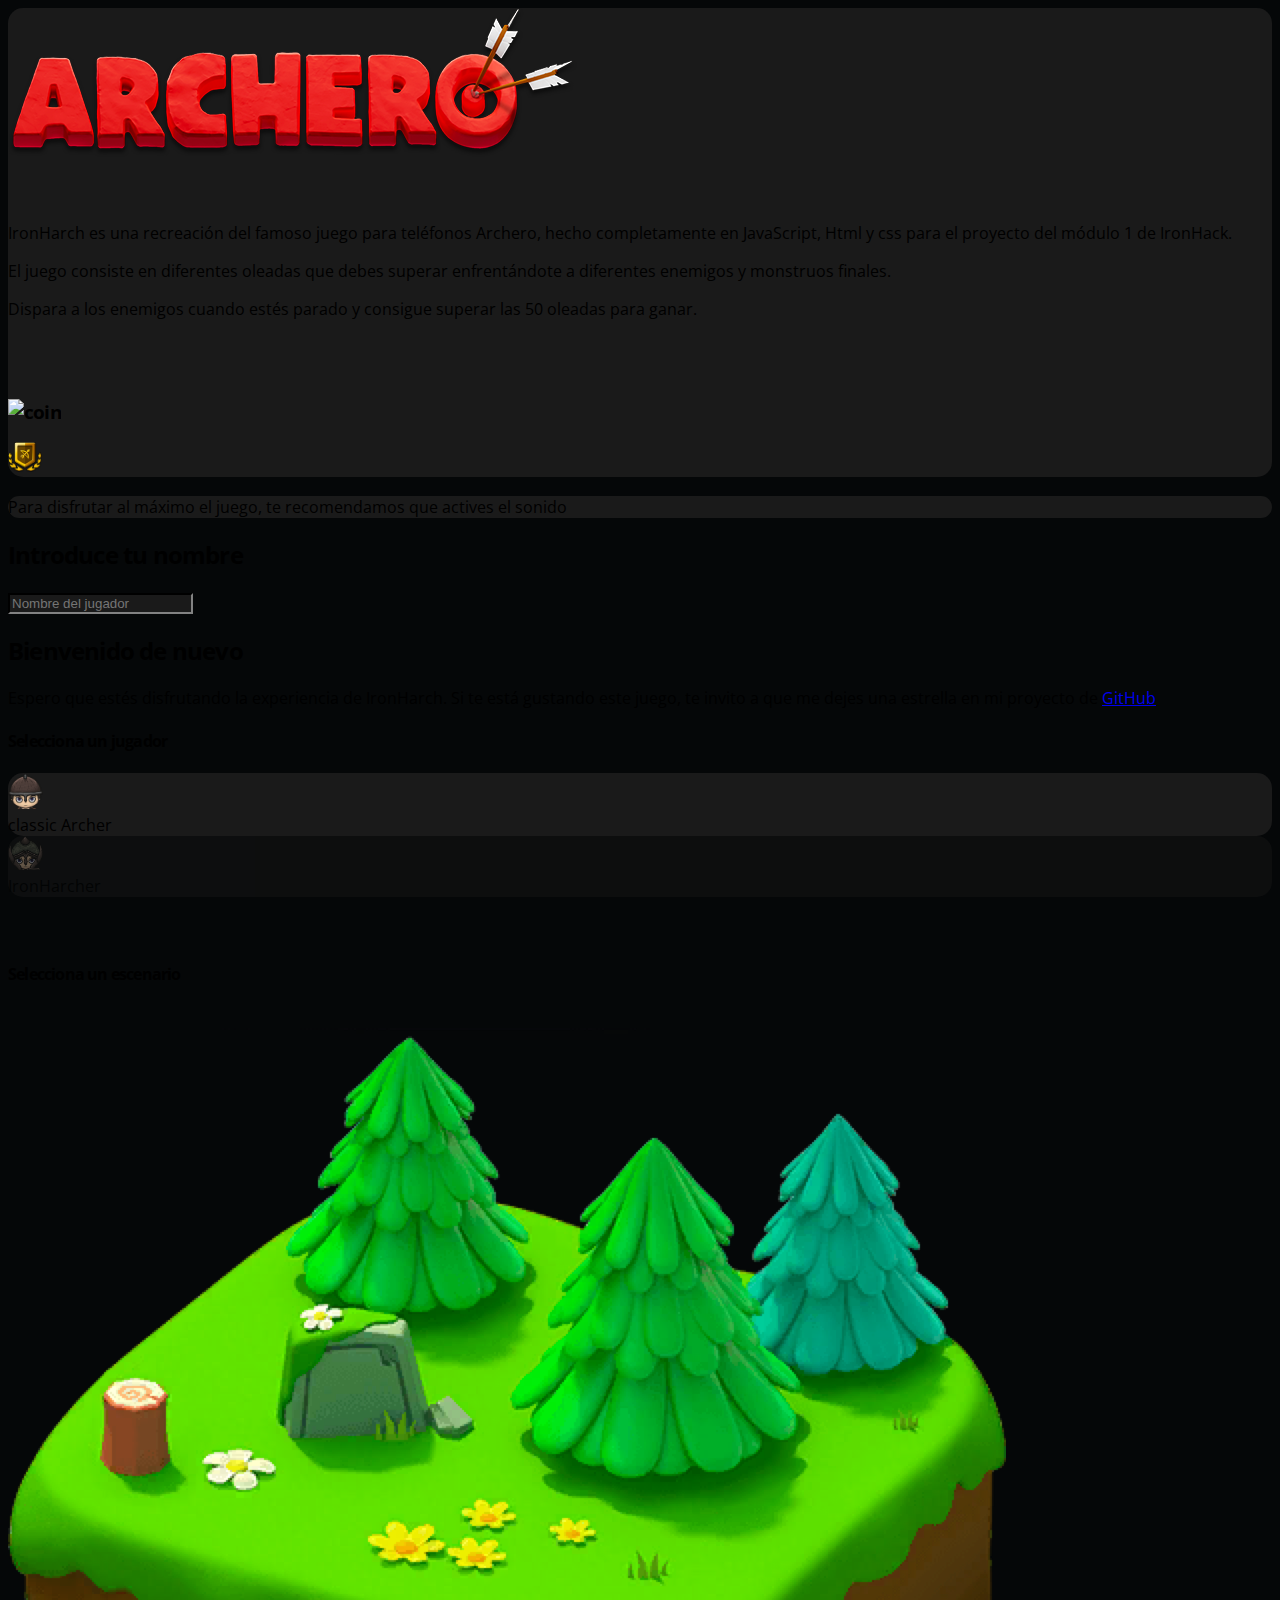
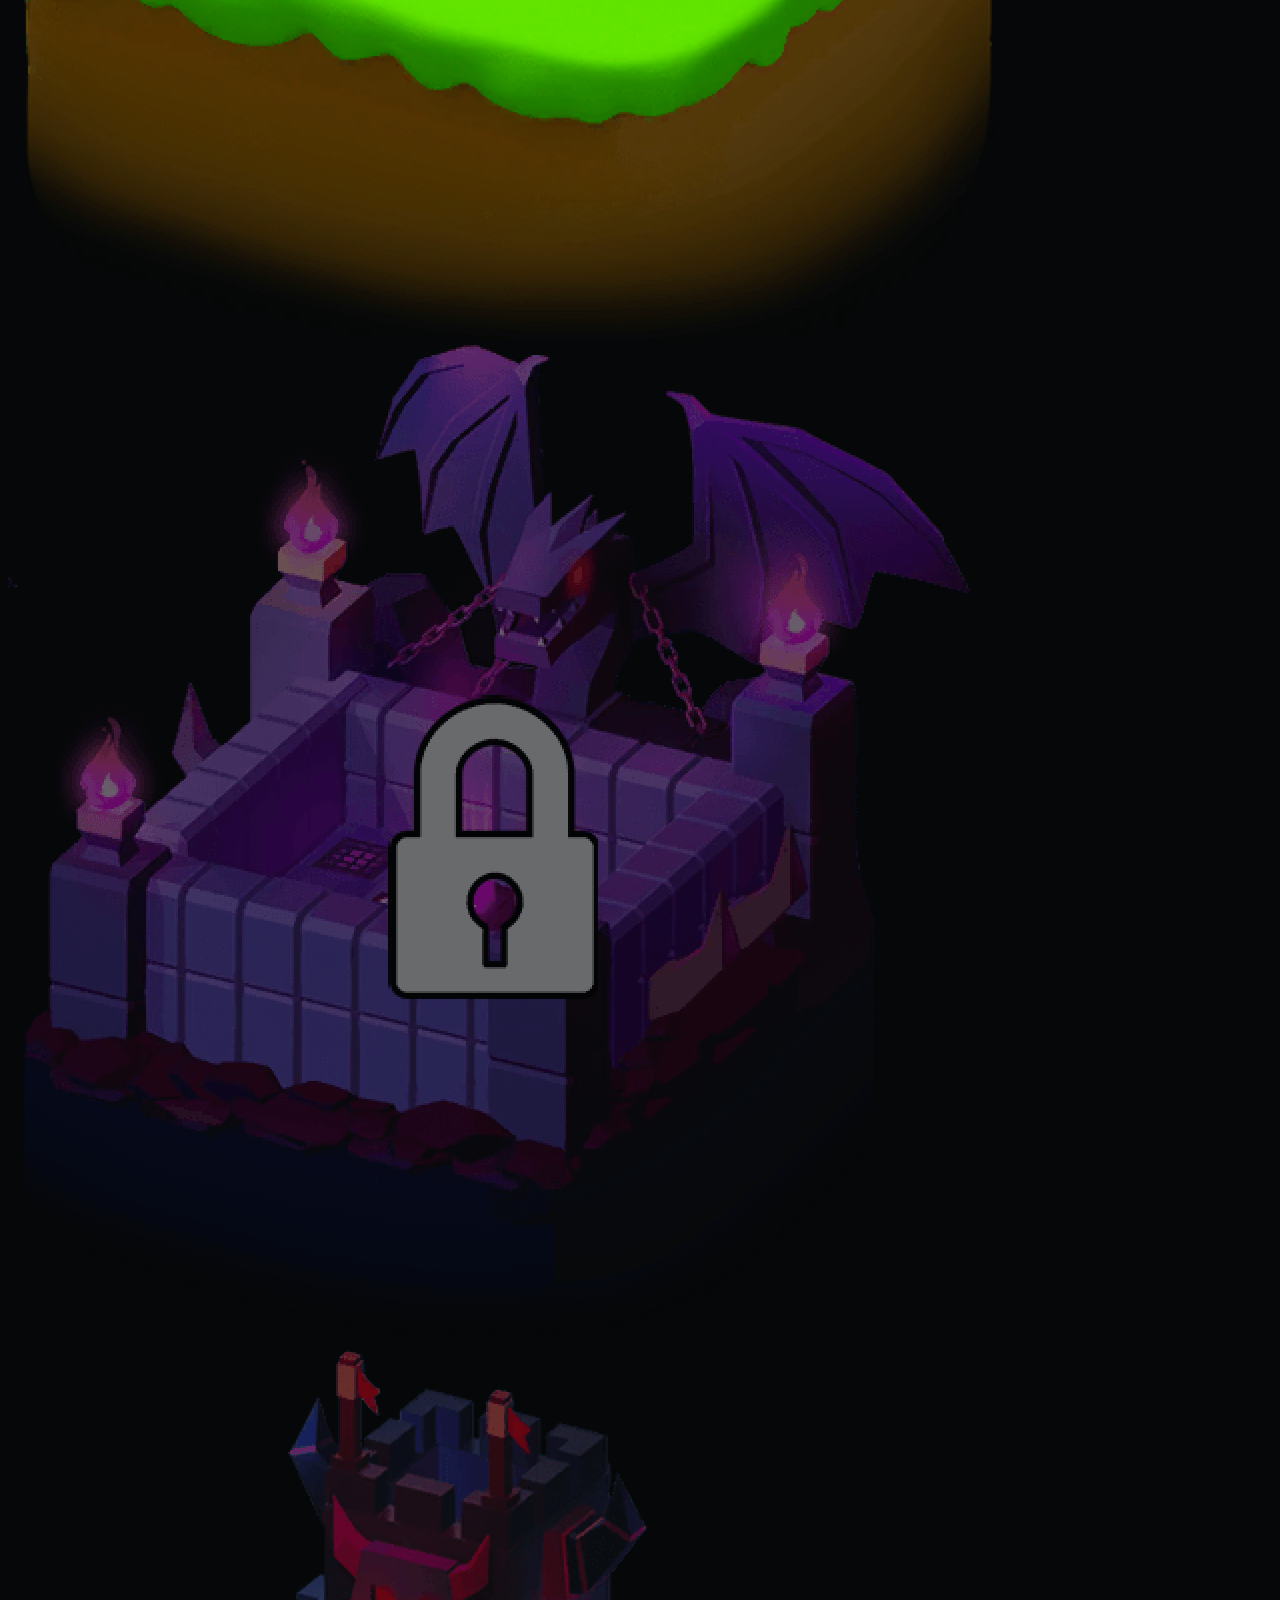
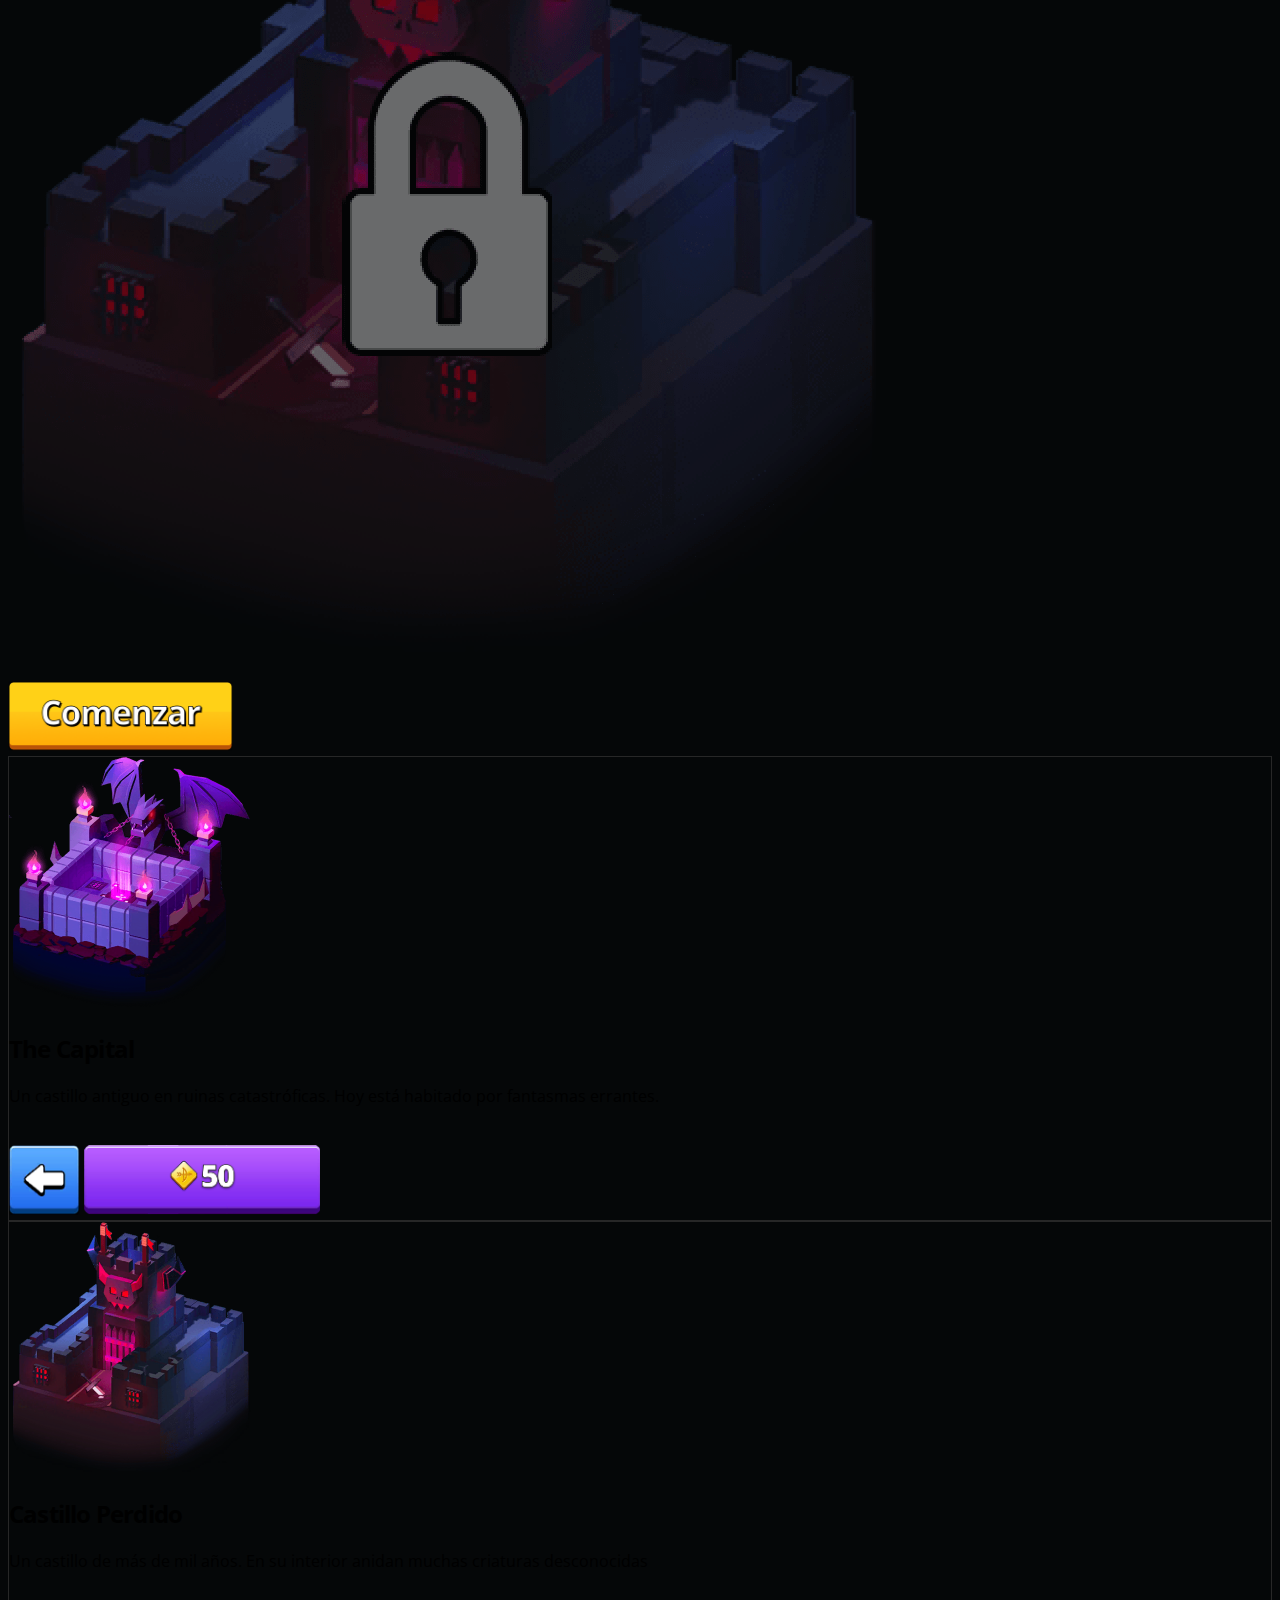
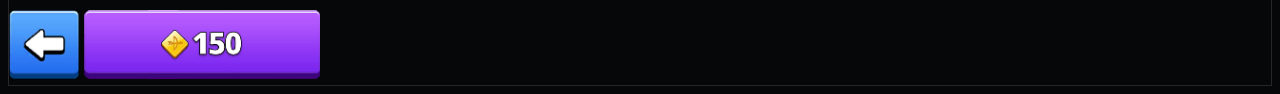
==== commit acbdbb54: "Player select" ====
--- a/index.html
+++ b/index.html
@@ -29,9 +29,20 @@
   <link rel="icon" type="image/png" sizes="32x32" href="assets/favicon/favicon-32x32.png">
   <link rel="icon" type="image/png" sizes="96x96" href="assets/favicon/favicon-96x96.png">
   <link rel="icon" type="image/png" sizes="16x16" href="assets/favicon/favicon-16x16.png">
-  <meta name="msapplication-TileColor" content="#ffffff">
-  <meta name="msapplication-TileImage" content="assets/favicon/ms-icon-144x144.png">
-  <meta name="theme-color" content="#ffffff">
+
+
+  <script src="https://cdn.jsdelivr.net/gh/manucaralmo/GlowCookies@2.0.3/src/glowCookies.min.js" async></script>
+  <script>
+      AnalyticsCode = "G-EWC48F6H8X"; // Your Analytics tracking code (Optional)
+      bannerPosition = 'right';
+      bannerBackground = '#1a1a1a';
+      descriptionColor = "#fff"
+      manageColor = "#fff"
+      manageBackground = "#1a1a1a"
+      border = "none"
+      btn1Background = "#fff"
+      btn1Color = "#000"
+  </script>
 
 
   <title>IronHarch</title>
@@ -70,18 +81,46 @@
       </div>
       <div class="col-sm-12 col-lg-6 col-md-7">
 
-          <div id="nameInput" class="pb-5">
+          <div id="nameInput" class="pb-4">
             <h2 class="text-light font-weight-bold mb-4">Introduce tu nombre</h2>
             <input class="form-control form-control-lg" id="playerName" type="text" placeholder="Nombre del jugador">
           </div>
 
-          <div id="nameSet" class="pb-5">
+          <div id="nameSet" class="pb-4">
             <h2 class="text-light font-weight-bold">Bienvenido de nuevo <span id="playerNamePrint"></span></h2>
-            <p class="text-light">Espero que estés disfrutando la experiencia de IronHarch. Si te está gustando este juego, te invito a que me dejes una estrella en mi proyecto de GitHub</p>
-          </div>
-
-
-          <h3 class="text-light font-weight-bold">Selecciona un escenario</h3>
+            <p class="text-light">Espero que estés disfrutando la experiencia de IronHarch. Si te está gustando este juego, te invito a que me dejes una estrella en mi proyecto de <a class="text-light" target="_blank" href="https://github.com/manucaralmo/ironhack-game-project">GitHub</a></p>
+          </div>
+
+          <h4 class="text-light font-weight-bold mb-4">Selecciona un jugador</h4>
+          <div class="row">
+            <div class="col-4">
+              <div id="player1select" class="card text-light py-2 px-3 backgroundSelectBtn">
+                <div class="row align-items-center">
+                  <div class="col-3">
+                    <img src="assets/images/player/player-1-preview.png" width="35px" alt="">
+                  </div>
+                  <div class="col-9">
+                    classic Archer
+                  </div>
+                </div>
+              </div>
+            </div>
+            <div class="col-4">
+              <div id="player2select" class="card text-light py-2 px-3 backgroundSelectBtn opacity-img">
+                <div class="row align-items-center">
+                  <div class="col-3">
+                    <img src="assets/images/player/player-2-preview.png" width="35px" alt="">
+                  </div>
+                  <div class="col-9">
+                    IronHarcher
+                  </div>
+                </div>
+              </div>
+            </div>
+          </div><br><br>
+
+
+          <h4 class="text-light font-weight-bold">Selecciona un escenario</h4>
           <br>
           <div class="row">
             <div class="col-4">
@@ -96,7 +135,6 @@
                 class="img-fluid opacity-img backgroundSelectBtn">
             </div>
           </div>
-          <br>
           <br>
 
           <a href="#" id="openCanvas">
--- a/assets/css/style.css
+++ b/assets/css/style.css
@@ -113,6 +113,7 @@
 }
 
 .backgroundSelectBtn:hover {
+    cursor: pointer;
     transform: scale(1.1);
     opacity: 1;
 }
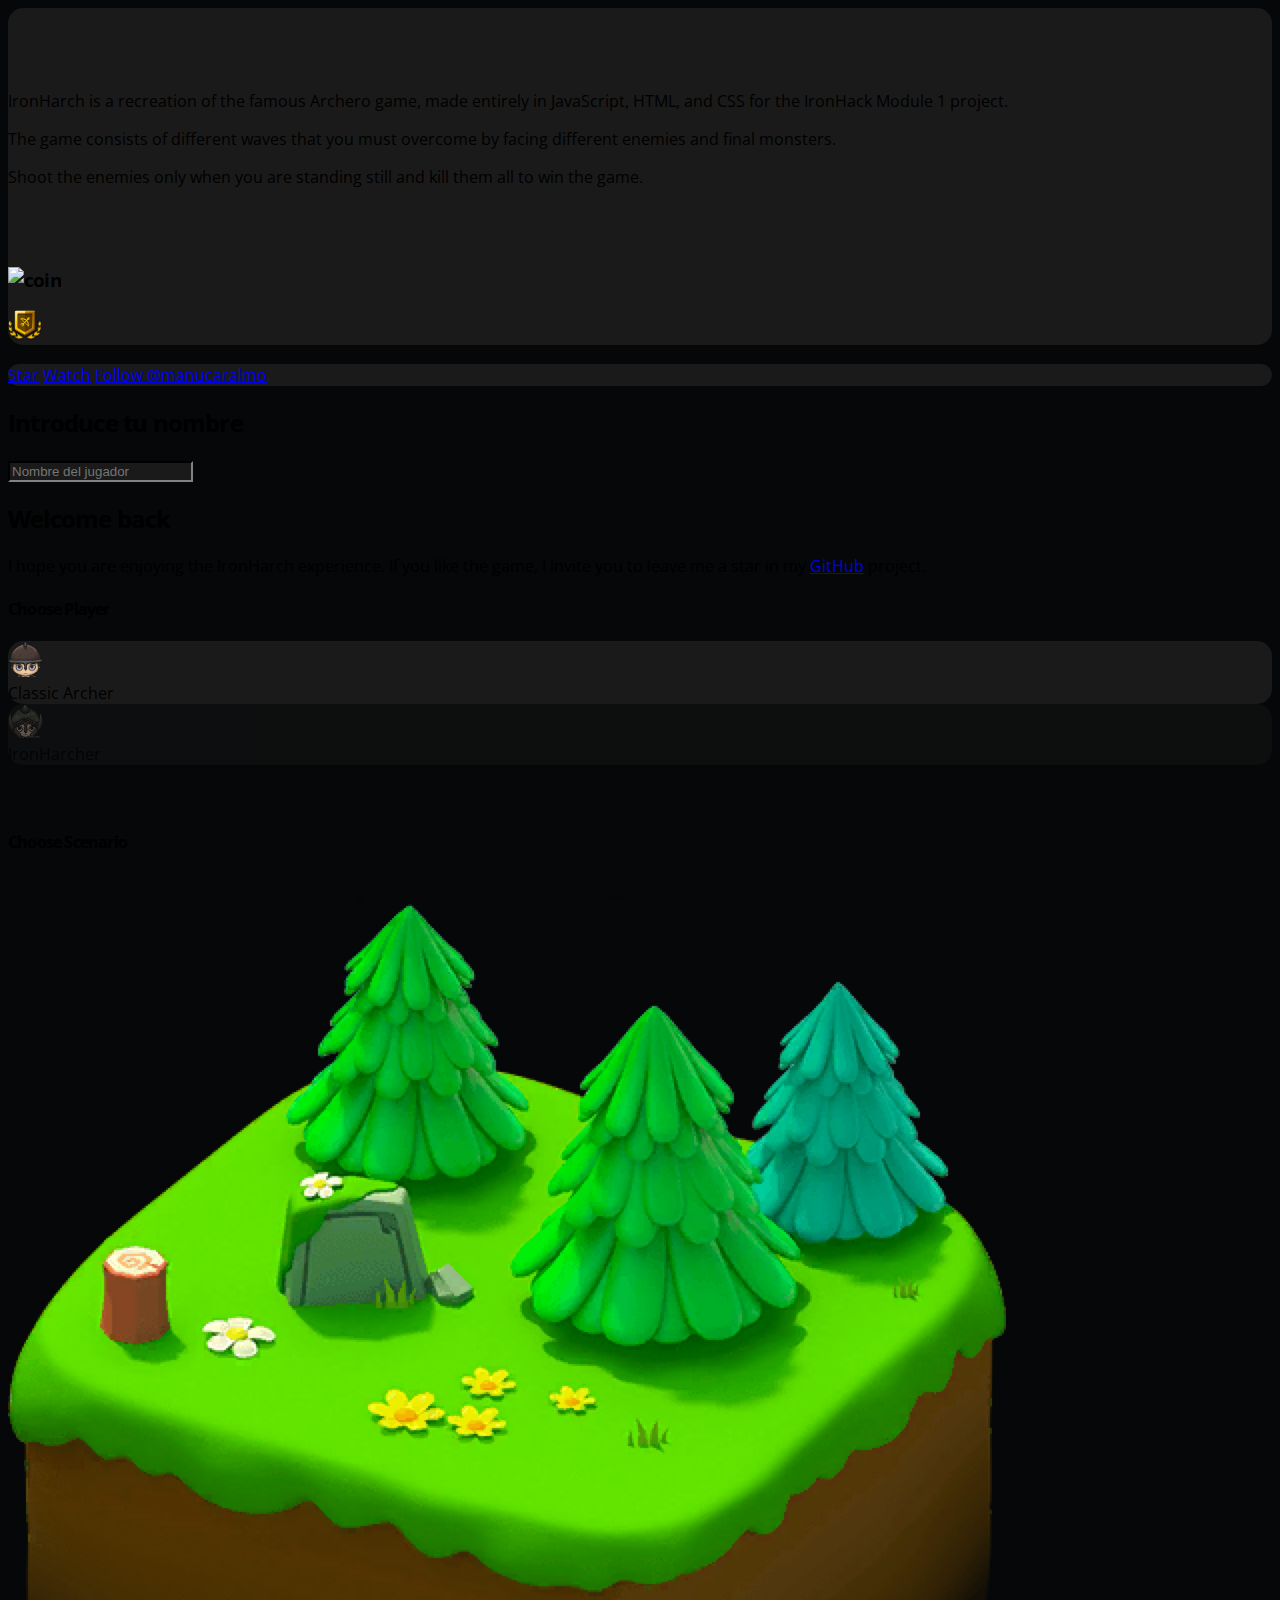
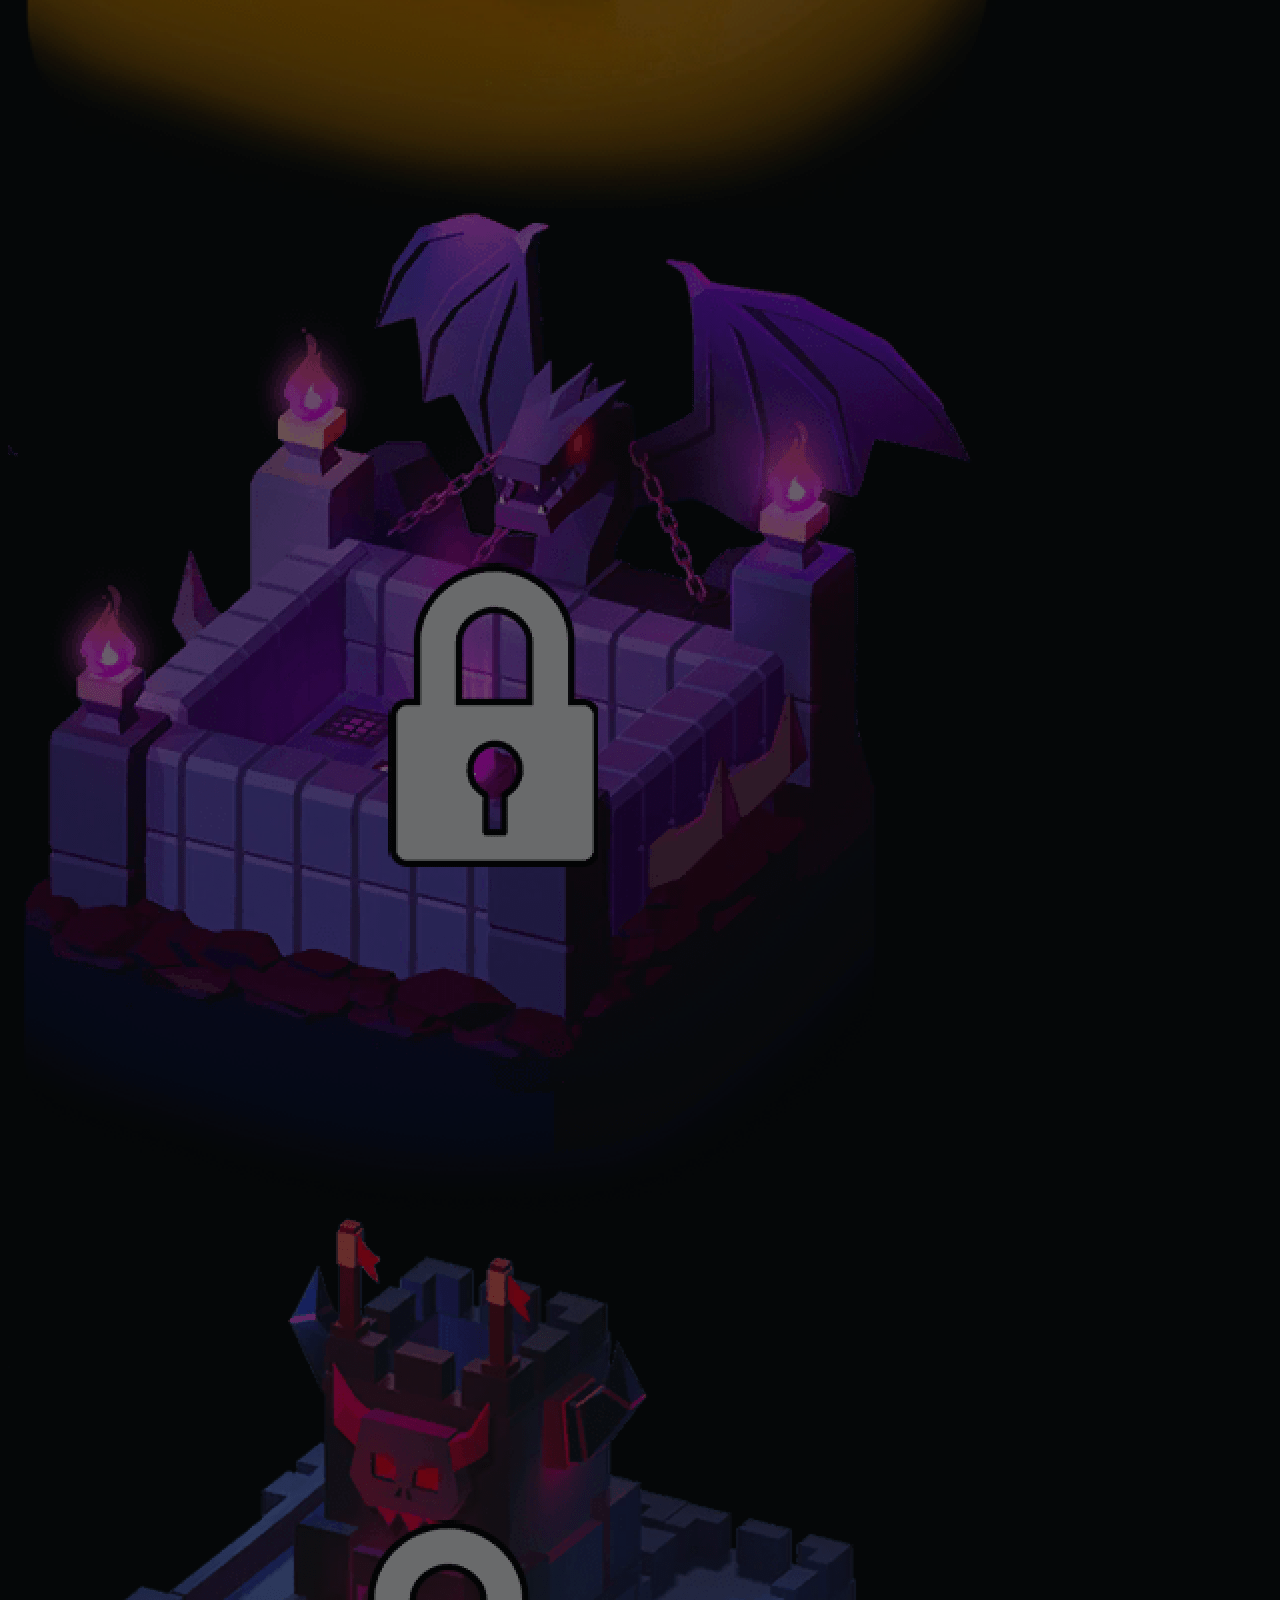
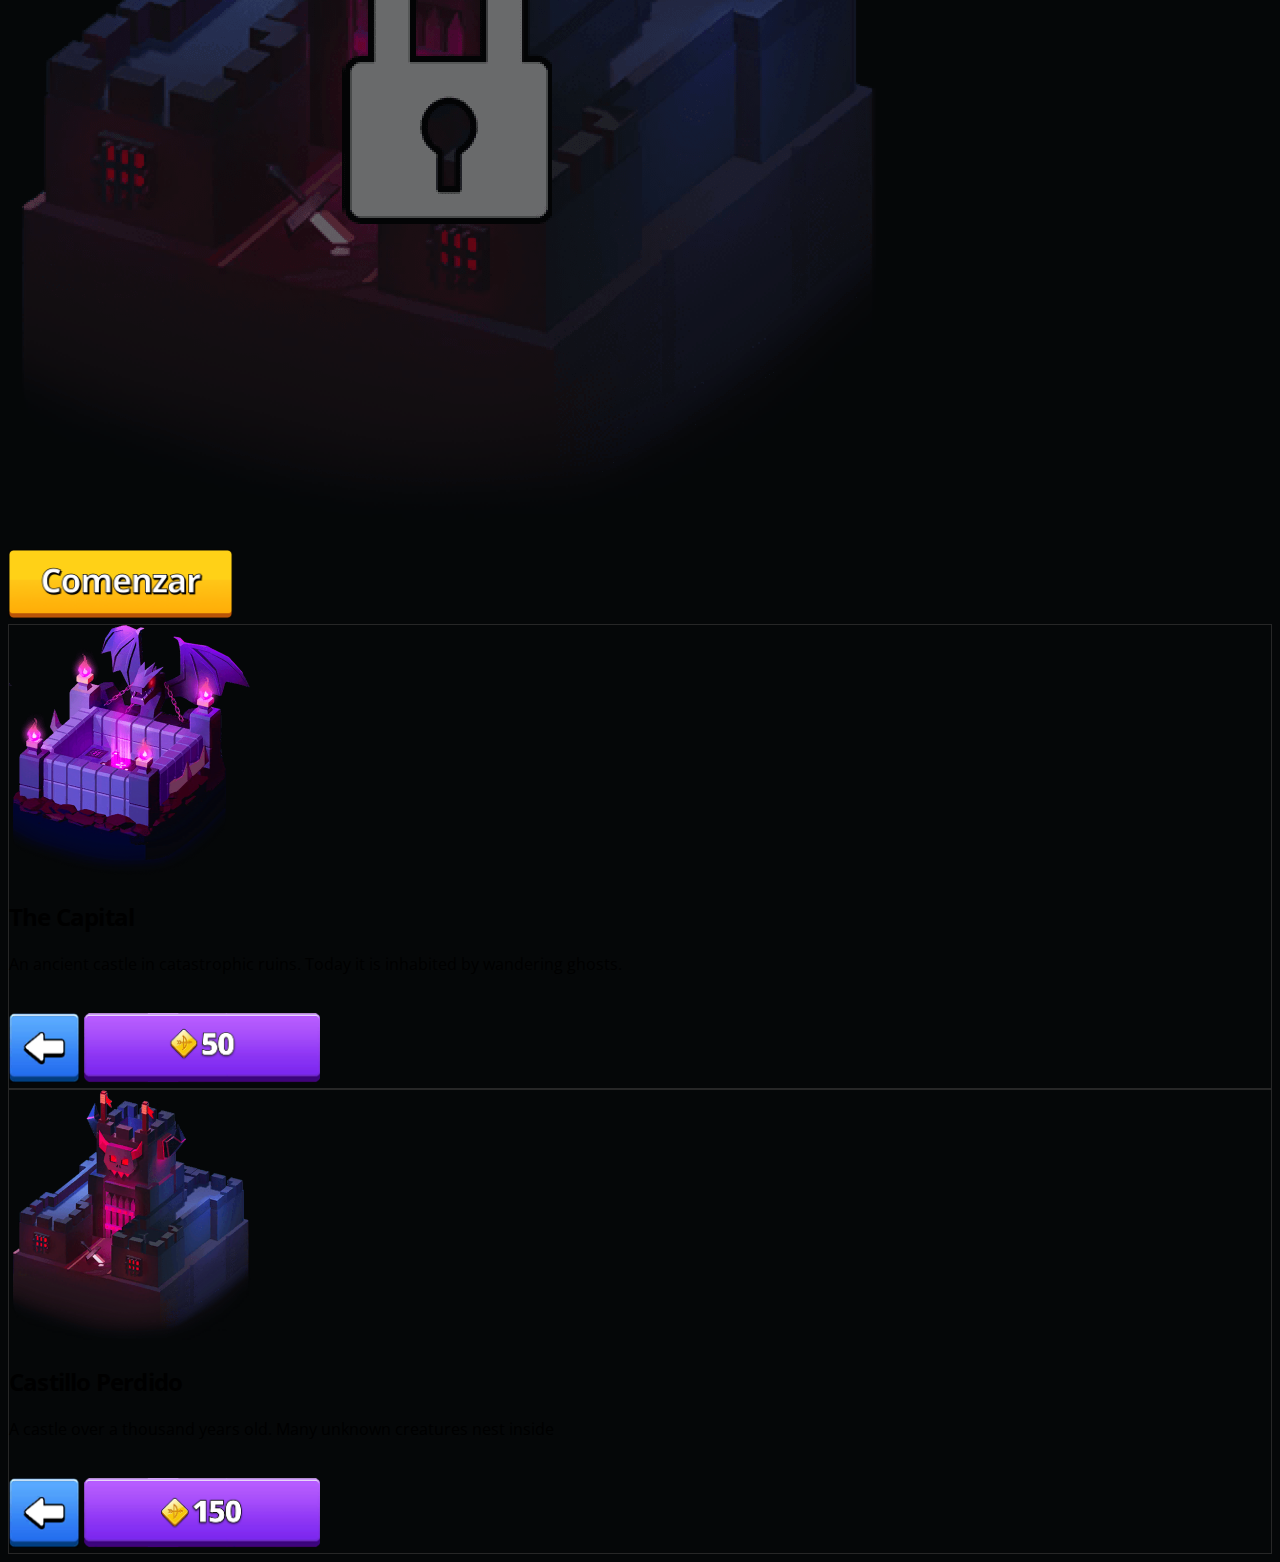
==== commit 41cec056: "SEO Improvements" ====
--- a/index.html
+++ b/index.html
@@ -5,6 +5,9 @@
   <meta charset="utf-8">
   <meta name="viewport" content="width=device-width, initial-scale=1">
   <meta name="apple-mobile-web-app-capable" content="yes">
+
+  <title>IronHarch - IronHack Game Project by manucaralmo</title>
+  <meta name="description" content="IronHarch is a recreation of the famous Archero game, made entirely in JavaScript, HTML, and CSS for the IronHack Module 1 project.">
 
   <!-- Bootstrap CSS -->
   <link href="https://cdn.jsdelivr.net/npm/bootstrap@5.0.0-beta1/dist/css/bootstrap.min.css" rel="stylesheet"
@@ -30,6 +33,22 @@
   <link rel="icon" type="image/png" sizes="96x96" href="assets/favicon/favicon-96x96.png">
   <link rel="icon" type="image/png" sizes="16x16" href="assets/favicon/favicon-16x16.png">
 
+  <!-- meta tags -->
+  <meta property="og:title" content="IronHarch - IronHack Game Project by manucaralmo">
+  <meta property="og:description"
+      content="IronHarch is a recreation of the famous Archero game, made entirely in JavaScript, HTML, and CSS for the IronHack Module 1 project.">
+  <meta property="og:image" content="https://manucaralmo.github.io/ironharch/assets/images/portada.jpg">
+  <meta property="og:url" content="https://manucaralmo.github.io/ironharch/">
+  <meta property="og:site_name" content="IronHarch">
+  <meta property="og:locale" content="es_ES">
+  <meta property="og:type" content="website" />
+
+  <meta name="twitter:title" content="IronHarch - IronHack Game Project by manucaralmo">
+    <meta name="twitter:description"
+        content="IronHarch is a recreation of the famous Archero game, made entirely in JavaScript, HTML, and CSS for the IronHack Module 1 project.">
+    <meta name="twitter:image" content="https://manucaralmo.github.io/ironharch/assets/images/portada.jpg">
+    <meta name="twitter:card" content="website">
+
 
   <script src="https://cdn.jsdelivr.net/gh/manucaralmo/GlowCookies@2.0.3/src/glowCookies.min.js" async></script>
   <script>
@@ -44,8 +63,9 @@
       btn1Color = "#000"
   </script>
 
-
-  <title>IronHarch</title>
+  <!-- GITHUB -->
+  <script async defer src="https://buttons.github.io/buttons.js"></script>
+
 </head>
 
 <body>
@@ -53,13 +73,13 @@
   <div class="container-fluid pt-5" id="intro">
     <div class="row row justify-content-lg-evenly justify-content-sm-between align-items-xl-center h-100">
       <div class="col-sm-12 col-lg-4 col-md-5">
-        <div class="card px-3">
+        <div class="card px-3 py-4">
           <div class="card-body p-4">
-              <img src="assets/images/logo.png" class="img-fluid" alt="">
+              <img src="assets/images/icons/IronHarch.png" height="75px" class="pt-3" alt="">
               <br><br><br>
-              <p class="text-light">IronHarch es una recreación del famoso juego para teléfonos Archero, hecho completamente en JavaScript, Html y css para el proyecto del módulo 1 de IronHack.</p>
-              <p class="text-light">El juego consiste en diferentes oleadas que debes superar enfrentándote a diferentes enemigos y monstruos finales.</p>
-              <p class="text-light">Dispara a los enemigos cuando estés parado y consigue superar las 50 oleadas para ganar.</p>
+              <p class="text-custom-light">IronHarch is a recreation of the famous Archero game, made entirely in JavaScript, HTML, and CSS for the IronHack Module 1 project.</p>
+              <p class="text-custom-light">The game consists of different waves that you must overcome by facing different enemies and final monsters.</p>
+              <p class="text-custom-light">Shoot the enemies only when you are standing still and kill them all to win the game.</p>
             <br><br>
             <div id="gameInfo">
               <div class="row">
@@ -75,7 +95,11 @@
         </div>
         <div class="card mt-3">
           <div class="card-body px-3">
-              <p class="text-light p-0 m-0">Para disfrutar al máximo el juego, te recomendamos que actives el sonido</p>
+              <p class="text-light p-0 m-0">
+                  <a class="github-button" href="https://github.com/manucaralmo/ironhack-game-project" data-color-scheme="no-preference: dark; light: light; dark: dark;" data-icon="octicon-star" data-size="large" data-show-count="true" aria-label="Star manucaralmo/ironhack-game-project on GitHub">Star</a>
+                  <a class="github-button" href="https://github.com/manucaralmo/ironhack-game-project/subscription" data-color-scheme="no-preference: dark; light: light; dark: dark;" data-icon="octicon-eye" data-size="large" data-show-count="true" aria-label="Watch manucaralmo/ironhack-game-project on GitHub">Watch</a>
+                  <a class="github-button" href="https://github.com/manucaralmo" data-color-scheme="no-preference: dark; light: light; dark: dark;" data-size="large" data-show-count="true" aria-label="Follow @manucaralmo on GitHub">Follow @manucaralmo</a>
+              </p>
           </div>
         </div>
       </div>
@@ -87,25 +111,26 @@
           </div>
 
           <div id="nameSet" class="pb-4">
-            <h2 class="text-light font-weight-bold">Bienvenido de nuevo <span id="playerNamePrint"></span></h2>
-            <p class="text-light">Espero que estés disfrutando la experiencia de IronHarch. Si te está gustando este juego, te invito a que me dejes una estrella en mi proyecto de <a class="text-light" target="_blank" href="https://github.com/manucaralmo/ironhack-game-project">GitHub</a></p>
-          </div>
-
-          <h4 class="text-light font-weight-bold mb-4">Selecciona un jugador</h4>
+            <h2 class="text-light font-weight-bold">Welcome back <span id="playerNamePrint"></span></h2>
+            <p class="text-custom-light">I hope you are enjoying the IronHarch experience. 
+              If you like the game, I invite you to leave me a star in my <a class="text-light" target="_blank" href="https://github.com/manucaralmo/ironhack-game-project">GitHub</a> project.</p>
+          </div>
+
+          <h4 class="text-light font-weight-bold mb-4">Choose Player</h4>
           <div class="row">
-            <div class="col-4">
+            <div class="col-6 col-md-4">
               <div id="player1select" class="card text-light py-2 px-3 backgroundSelectBtn">
                 <div class="row align-items-center">
                   <div class="col-3">
                     <img src="assets/images/player/player-1-preview.png" width="35px" alt="">
                   </div>
                   <div class="col-9">
-                    classic Archer
-                  </div>
-                </div>
-              </div>
-            </div>
-            <div class="col-4">
+                    Classic Archer
+                  </div>
+                </div>
+              </div>
+            </div>
+            <div class="col-6 col-md-4">
               <div id="player2select" class="card text-light py-2 px-3 backgroundSelectBtn opacity-img">
                 <div class="row align-items-center">
                   <div class="col-3">
@@ -120,7 +145,7 @@
           </div><br><br>
 
 
-          <h4 class="text-light font-weight-bold">Selecciona un escenario</h4>
+          <h4 class="text-light font-weight-bold">Choose Scenario</h4>
           <br>
           <div class="row">
             <div class="col-4">
@@ -137,9 +162,7 @@
           </div>
           <br>
 
-          <a href="#" id="openCanvas">
-            <img src="assets/images/buttons/comenzar.png" class="game-btn">
-          </a>
+          <img src="assets/images/buttons/comenzar.png" id="openCanvas" class="game-btn">
 
       </div>
     </div>
@@ -245,12 +268,12 @@
   <div class="modal fade" id="theCapital" tabindex="-1" aria-labelledby="theCapitalLabel" aria-hidden="true">
     <div class="modal-dialog">
       <div class="modal-content">
-        <div class="modal-body text-center rounded py-5">
+        <div class="modal-body text-center rounded py-5 px-4">
 
           <img src="assets/images/backgrounds/2.png" height="250px">
           <br>
           <h2 class="text-light">The Capital</h2>
-          <p class="text-light">Un castillo antiguo en ruinas catastróficas. Hoy está habitado por fantasmas errantes.
+          <p class="text-light">An ancient castle in catastrophic ruins. Today it is inhabited by wandering ghosts.
           </p>
           <br>
           <img src="assets/images/buttons/back-btn.png" data-bs-dismiss="modal" aria-label="Close" class="game-btn"
@@ -266,12 +289,12 @@
   <div class="modal fade" id="castilloPerdido" tabindex="-1" aria-labelledby="castilloPerdidoLabel" aria-hidden="true">
     <div class="modal-dialog">
       <div class="modal-content">
-        <div class="modal-body text-center rounded py-5">
+        <div class="modal-body text-center rounded py-5 px-4">
 
           <img src="assets/images/backgrounds/3.png" height="250px">
           <br>
           <h2 class="text-light">Castillo Perdido</h2>
-          <p class="text-light">Un castillo de más de mil años. En su interior anidan muchas criaturas desconocidas</p>
+          <p class="text-light">A castle over a thousand years old. Many unknown creatures nest inside</p>
           <br>
           <img src="assets/images/buttons/back-btn.png" data-bs-dismiss="modal" aria-label="Close" class="game-btn"
             alt="">
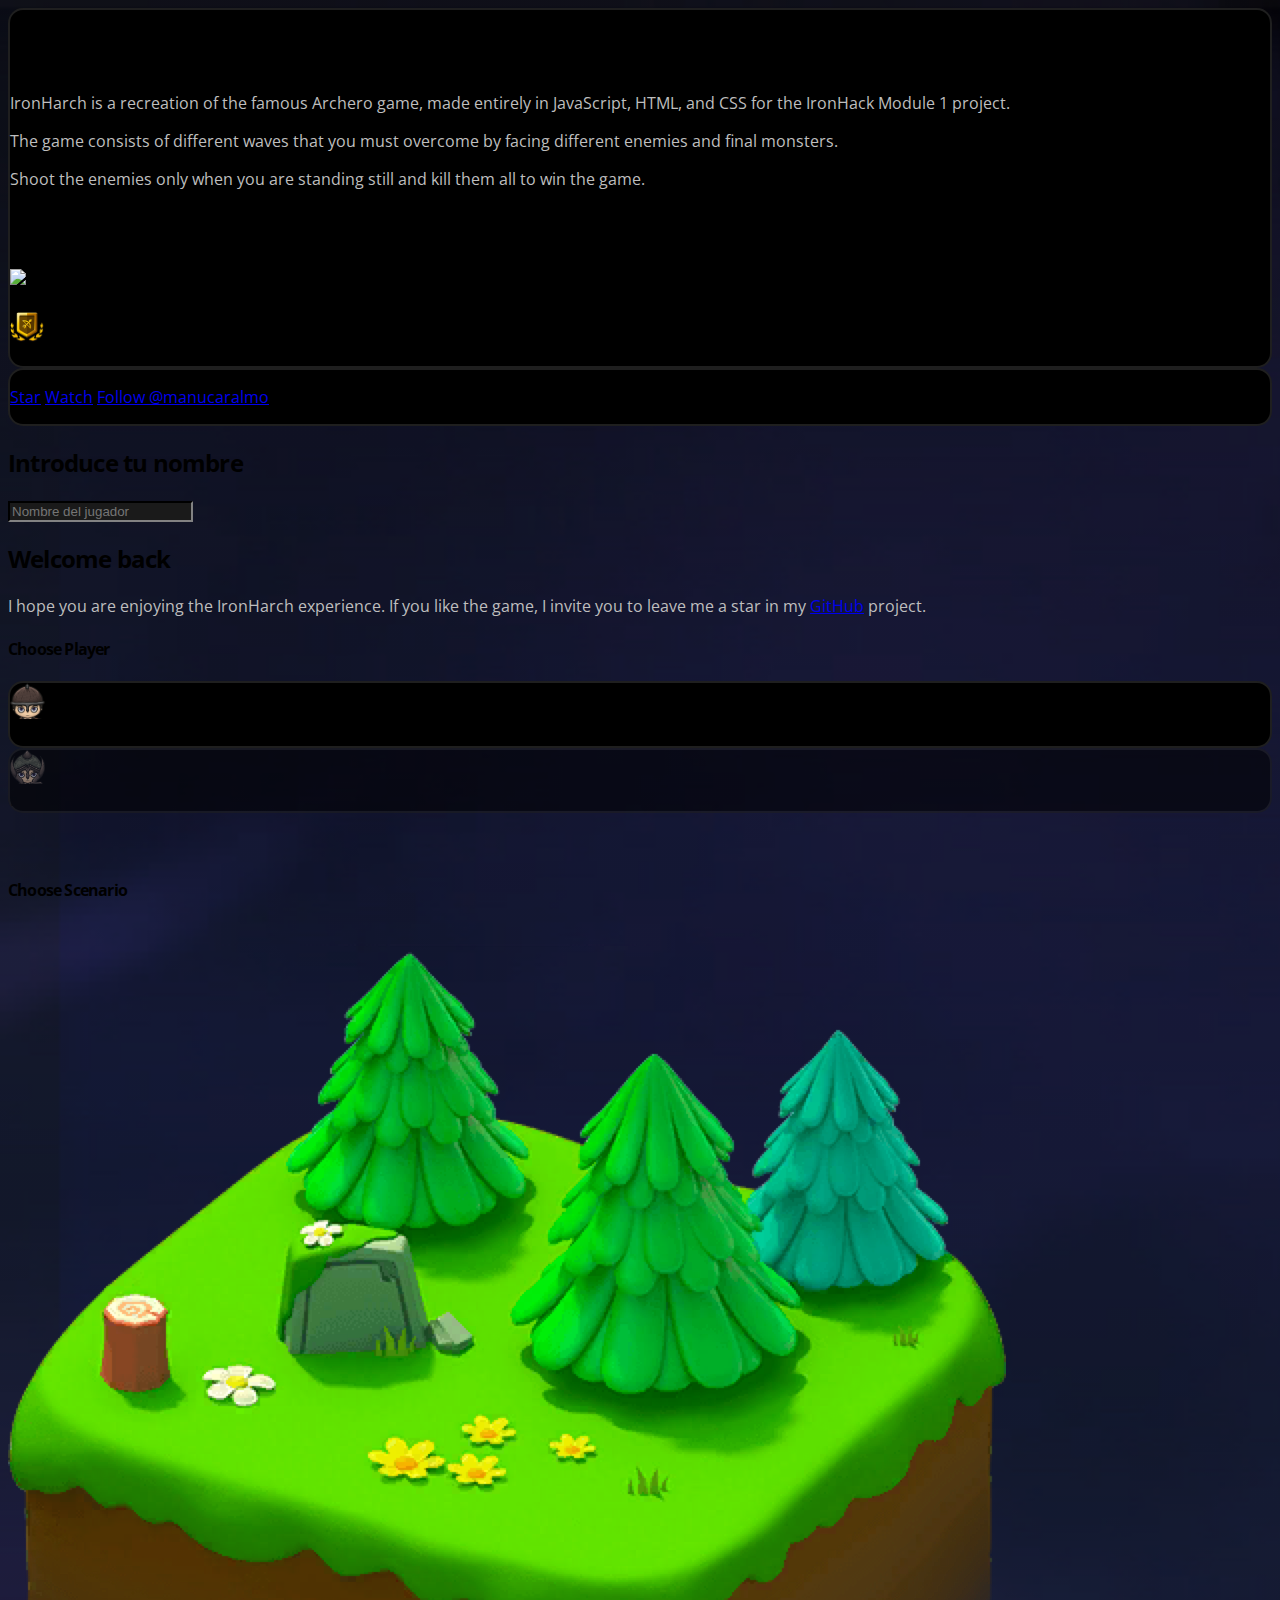
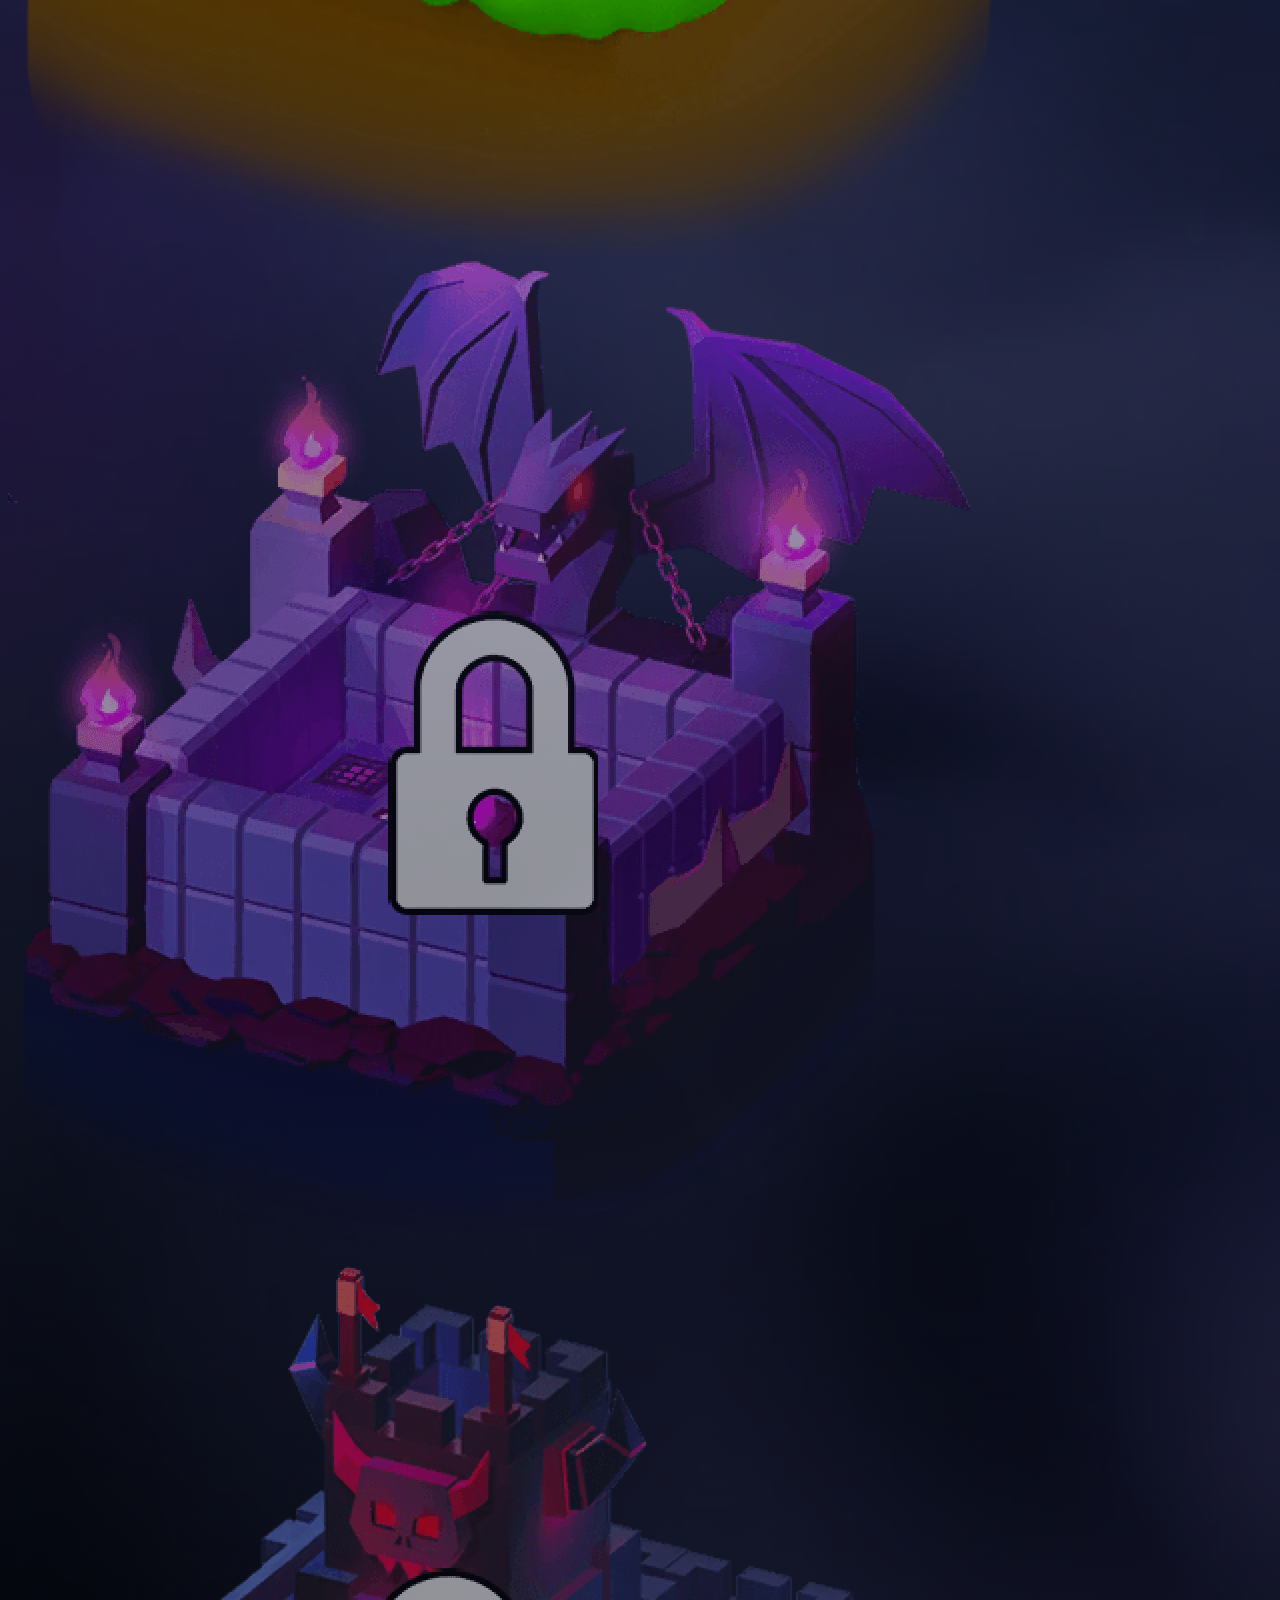
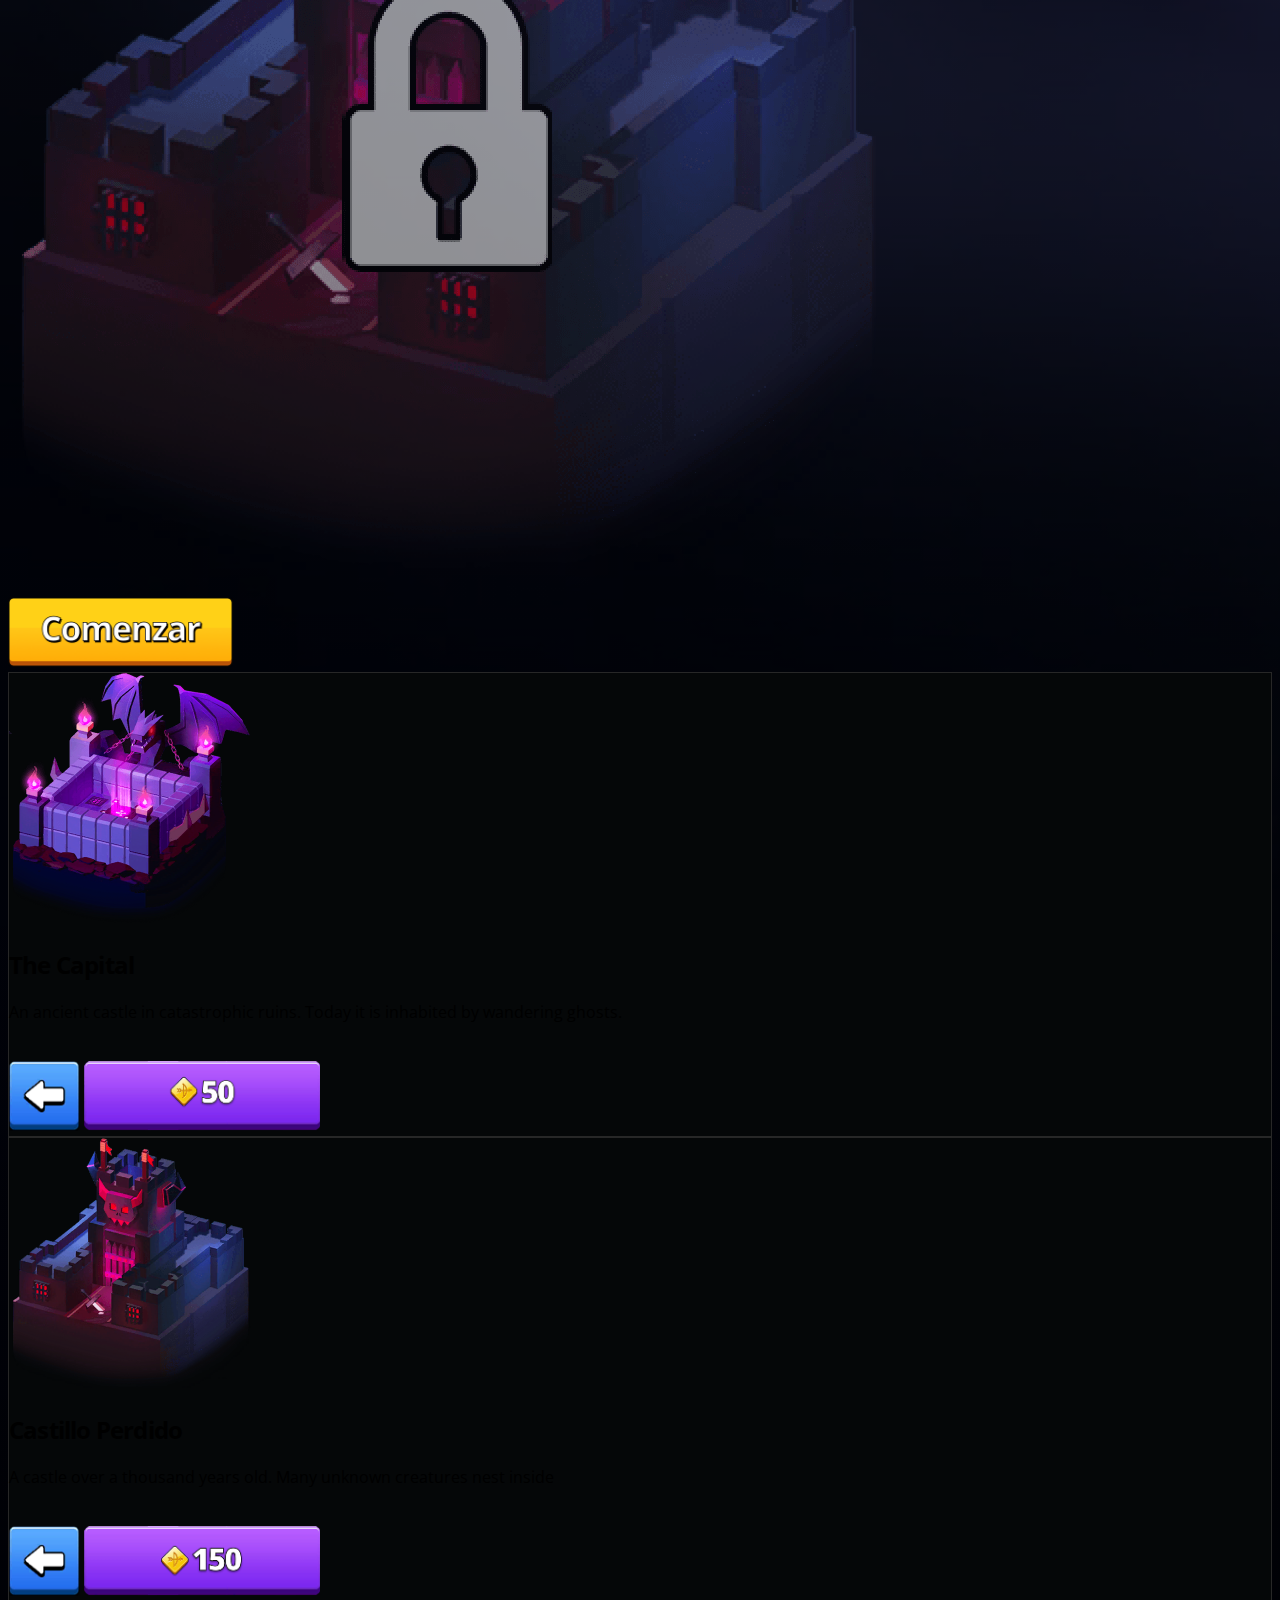
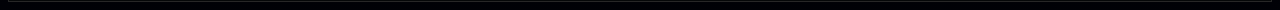
==== commit 30dfc053: "Preloader" ====
--- a/index.html
+++ b/index.html
@@ -70,6 +70,7 @@
 
 <body>
 
+  <!-- HOME SCREEN -->
   <div class="container-fluid pt-5" id="intro">
     <div class="row row justify-content-lg-evenly justify-content-sm-between align-items-xl-center h-100">
       <div class="col-sm-12 col-lg-4 col-md-5">
@@ -168,6 +169,7 @@
     </div>
   </div>
 
+  <!-- GAME CANVAS SCREEN -->
   <main id="mainGame" class="py-md-5">
     <div class="container">
       <div class="row align-items-center justify-content-center">
@@ -263,7 +265,7 @@
     </div>
   </main>
 
-
+  <!-- SHOP -->
   <!-- Modal background 2 -->
   <div class="modal fade" id="theCapital" tabindex="-1" aria-labelledby="theCapitalLabel" aria-hidden="true">
     <div class="modal-dialog">
@@ -284,7 +286,6 @@
       </div>
     </div>
   </div>
-
   <!-- Modal background 3 -->
   <div class="modal fade" id="castilloPerdido" tabindex="-1" aria-labelledby="castilloPerdidoLabel" aria-hidden="true">
     <div class="modal-dialog">
@@ -303,6 +304,11 @@
         </div>
       </div>
     </div>
+  </div>
+
+  <!-- PRELOADER -->
+  <div class="i-preloader text-center m-0 p-0">
+    <img src="assets/images/icons/IronHarch.png" height="70px" class="img-preloader" alt="Logo preloader">
   </div>
 
 
--- a/assets/css/style.css
+++ b/assets/css/style.css
@@ -6,7 +6,11 @@
 
 body {
     background-color: rgb(5, 7, 8);
+    background-image: linear-gradient(rgba(0, 0, 0, 0.49), rgba(0, 0, 0, 0.89)), url('../images/bg.jpg');
+    background-size: cover;
+    background-repeat: no-repeat;
     font-family: 'Open Sans', sans-serif;
+    min-height: 100vh;
 }
 
 h1, h2, h3, h4, h5, h6 {
@@ -18,8 +22,69 @@
     border-radius: 5px;
 }
 
+.i-preloader {
+    height: 100%;
+    width: 100%;
+    position: fixed;
+    top: 0;
+    left: 0;
+    background-color: #131313;
+    animation-name: preloaderAnimation2;
+    animation-duration: 3s;
+}
+
+.img-preloader {
+    animation-name: preloaderAnimation;
+    animation-duration: 3s;
+    position: absolute;
+    top: 50%;
+    left: 50%;
+    transform: translate(-50%,-50%);
+}
+
+@keyframes preloaderAnimation {
+    0% {
+        opacity: 0.1;
+        height: 70px;
+    }
+    20% {
+        opacity: 1;
+        height: 70px;
+    }
+    40% {
+        opacity: 0.1;
+        height: 70px;
+    }
+    80% {
+        opacity: 1;
+        height: 70px;
+    }
+    90% {
+        opacity: 1;
+        height: 2000px;
+    }
+    100% {
+        opacity: 0.1;
+        height: 2000px;
+    }
+}
+
+@keyframes preloaderAnimation2 {
+    0% {
+        opacity: 1;
+    }
+    90% {
+        opacity: 1;
+
+    }
+    100% {
+        opacity: 0;
+    }
+}
+
 .card {
-    background-color: #1A1A1A; 
+    background-color: #000000; 
+    border: 2px solid rgb(31, 31, 31);
     border-radius: 15px;
 }
 
@@ -109,7 +174,7 @@
 }
 
 .opacity-img {
-    opacity: 0.4;
+    opacity: 0.55;
 }
 
 .backgroundSelectBtn:hover {
@@ -123,6 +188,7 @@
 }
 
 .game-btn {
+    cursor: pointer;
     height: 70px;
 }
 
@@ -180,4 +246,8 @@
     background-color: #1A1A1A;
     border-color: #2e2e2e;
     color: #fff;
+}
+
+.text-custom-light {
+    color: rgb(190, 190, 190);
 }